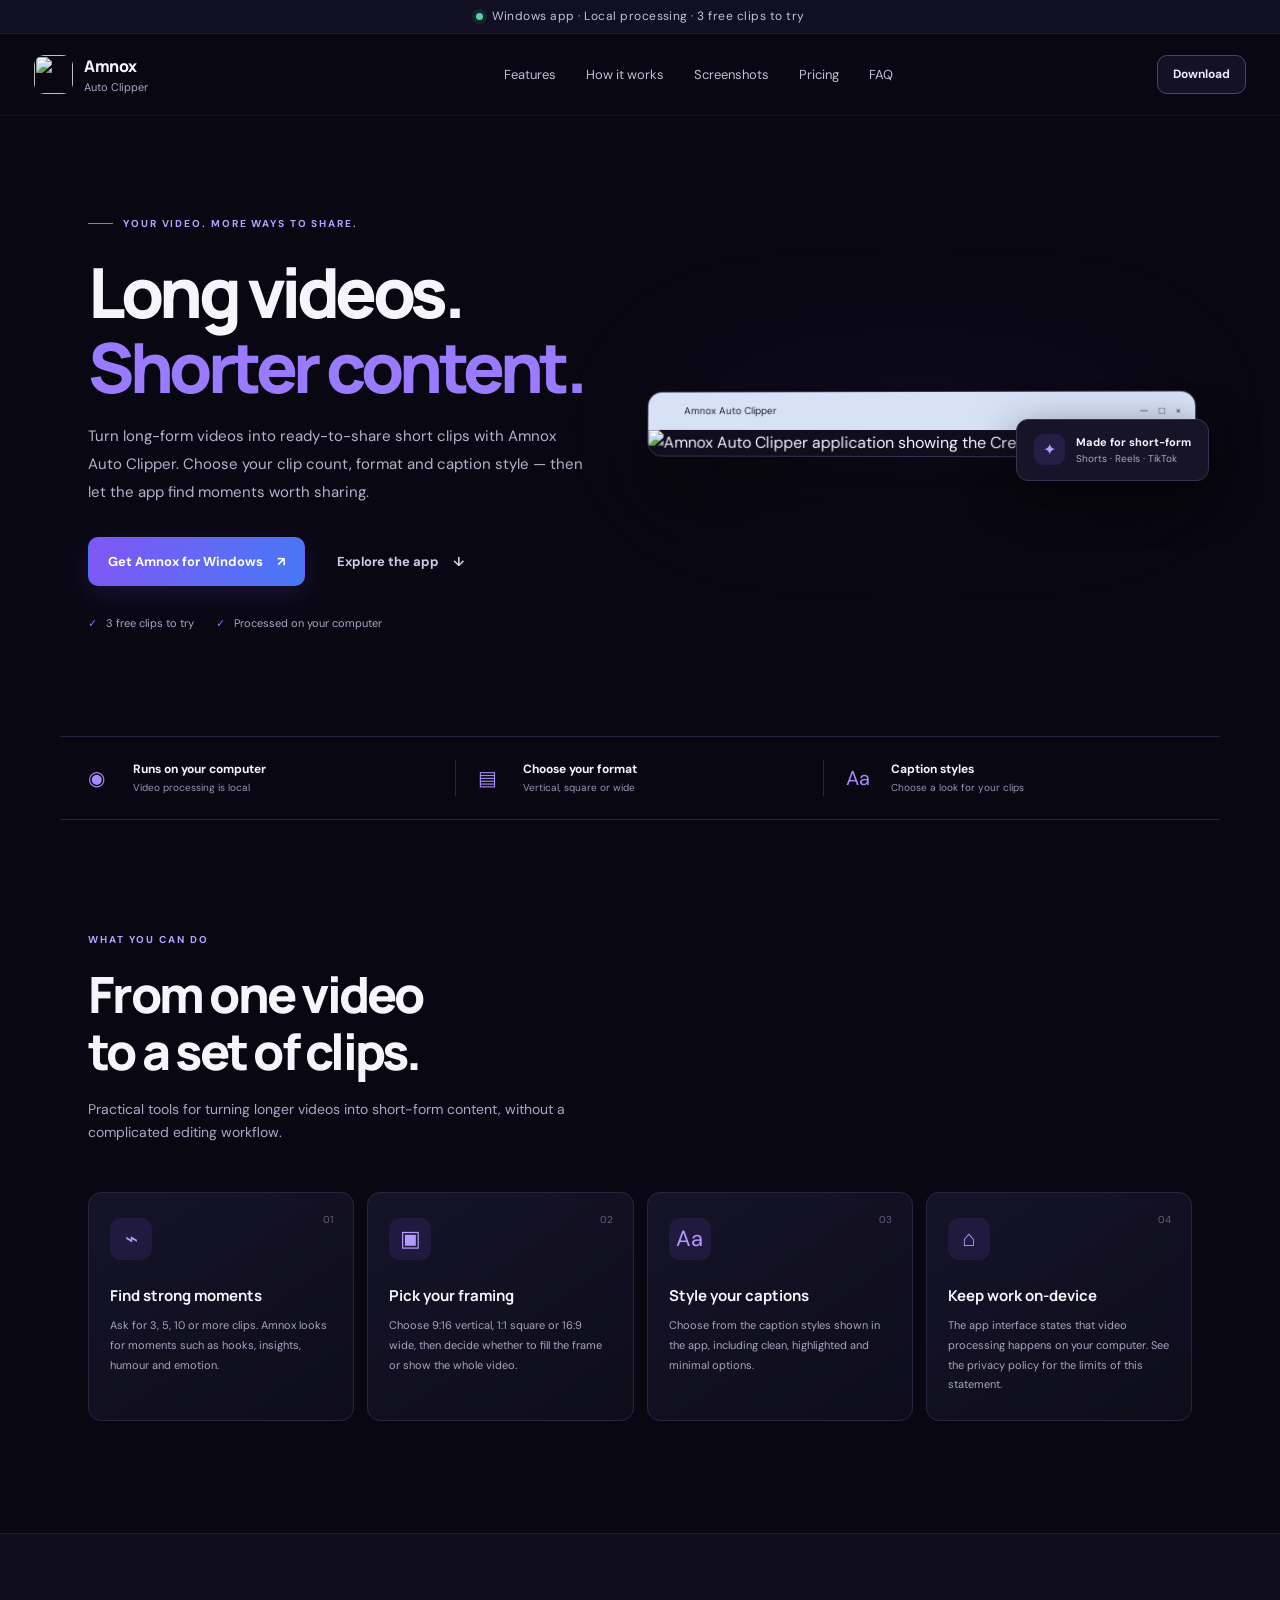
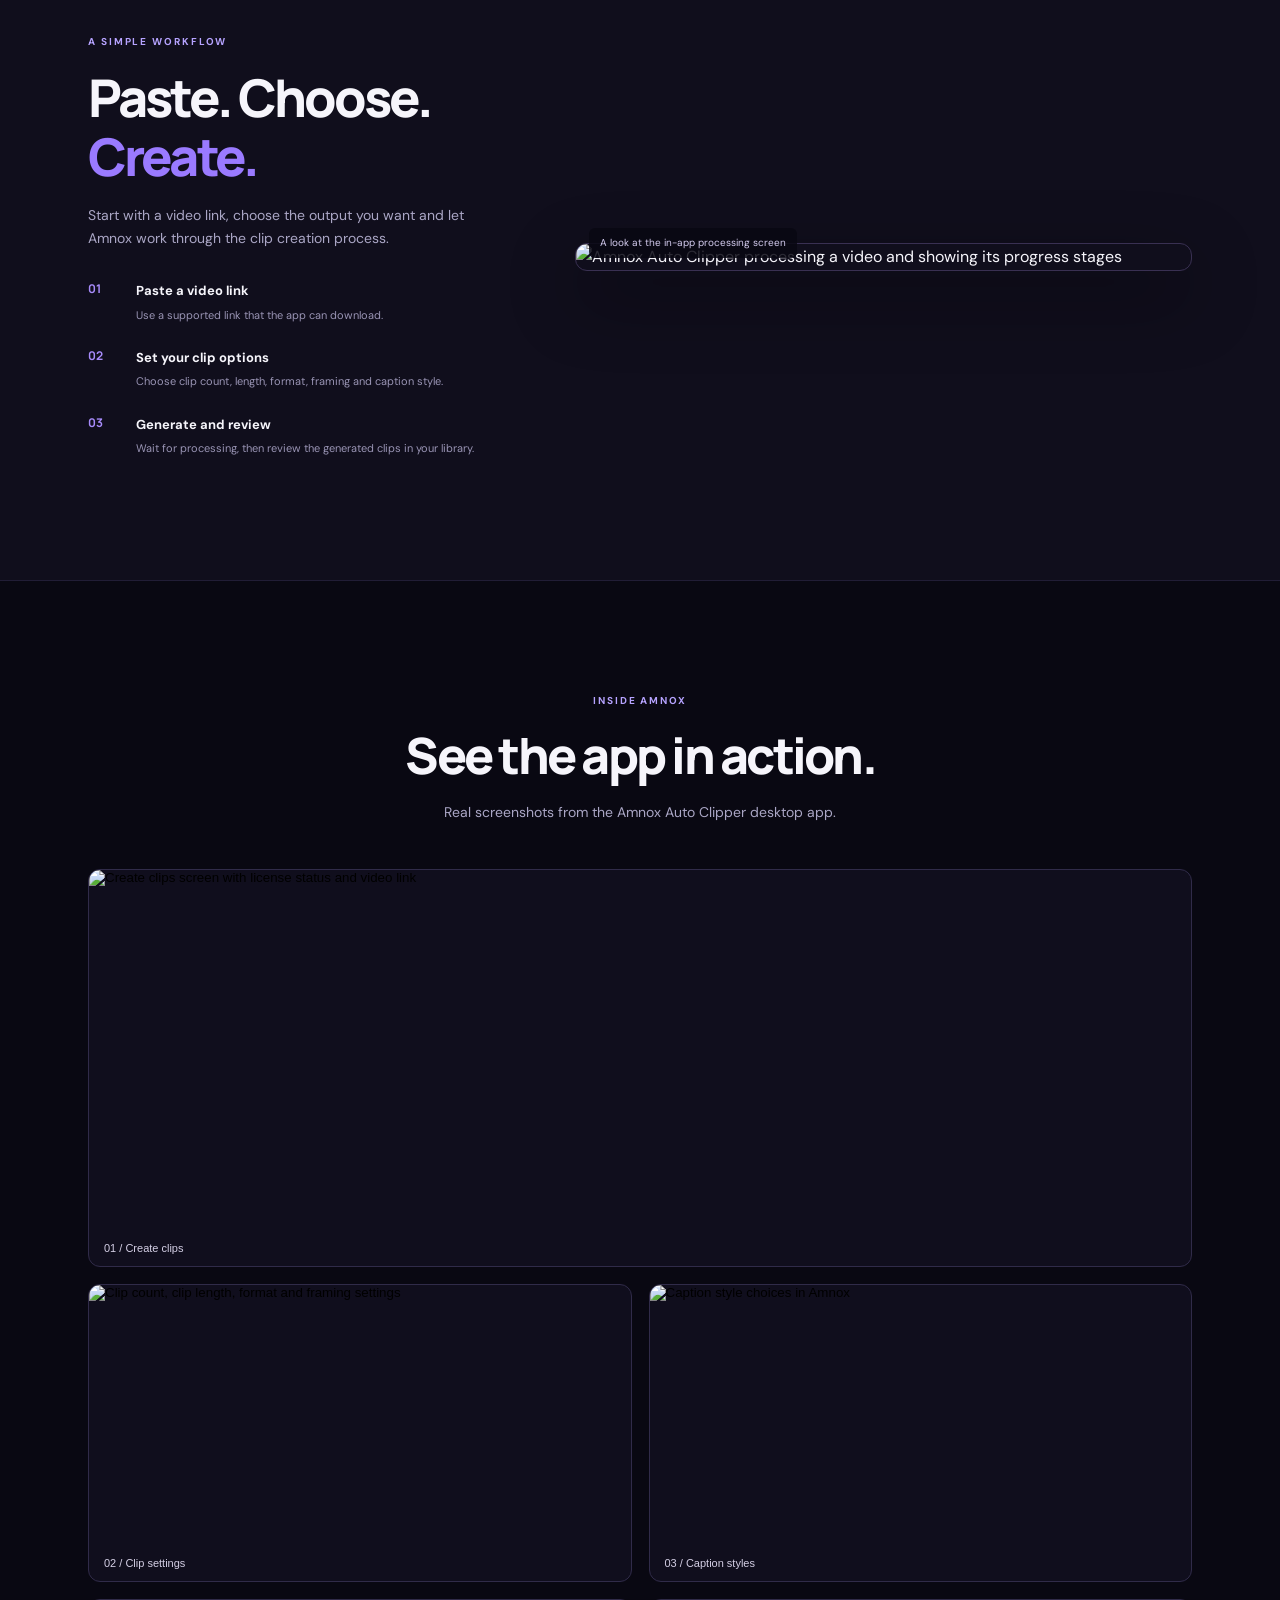
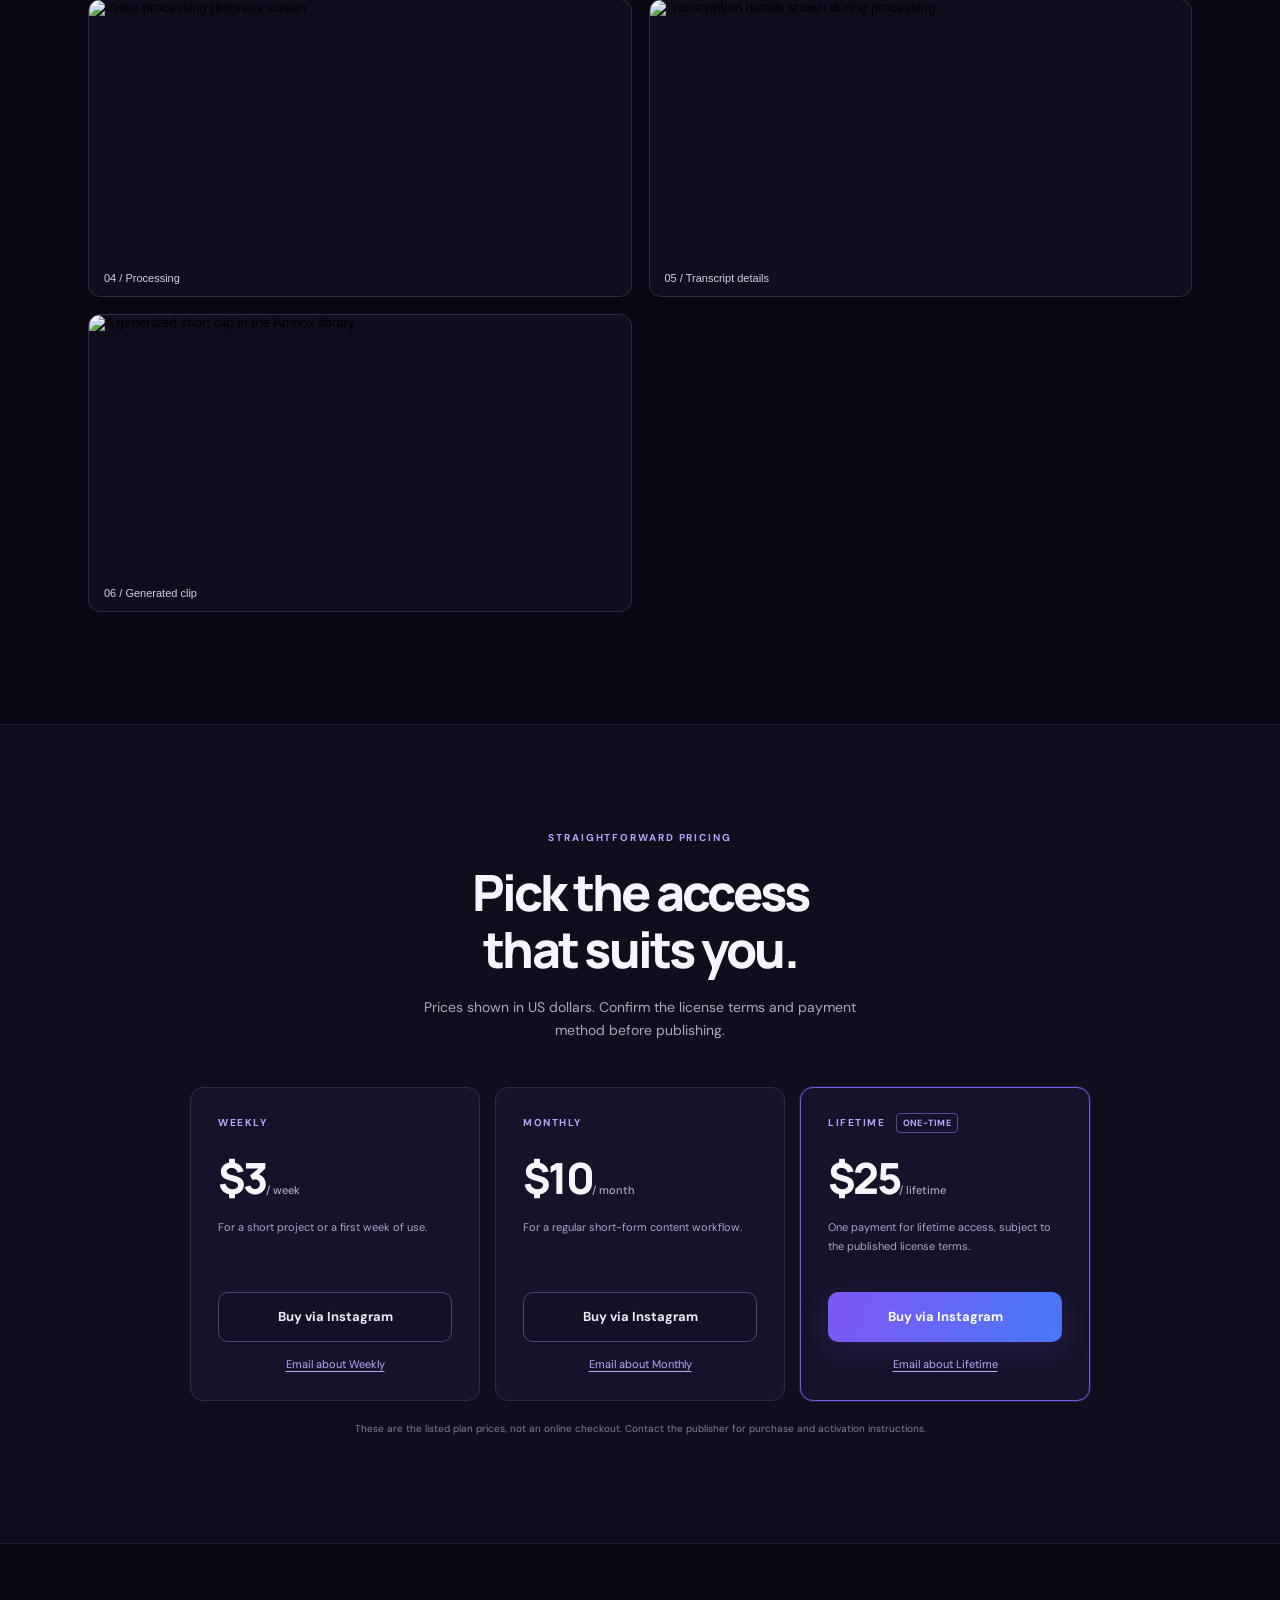
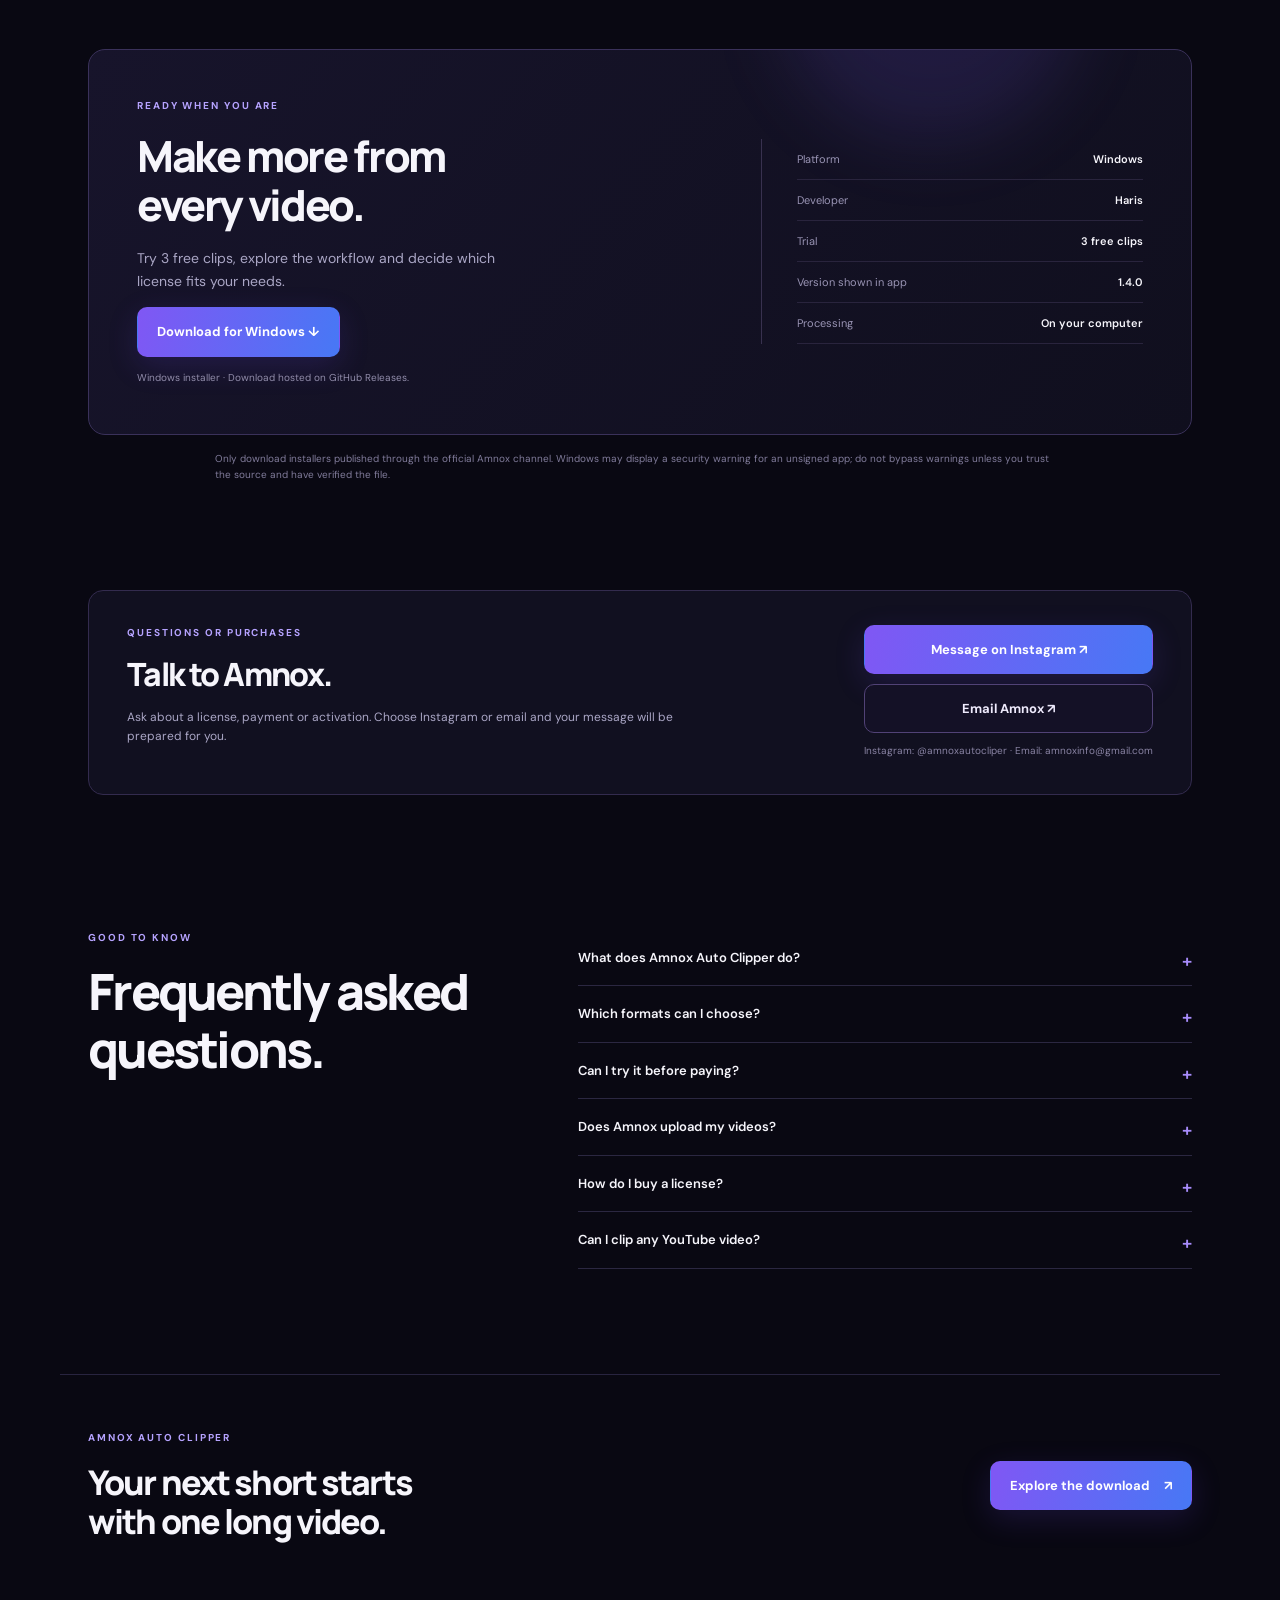
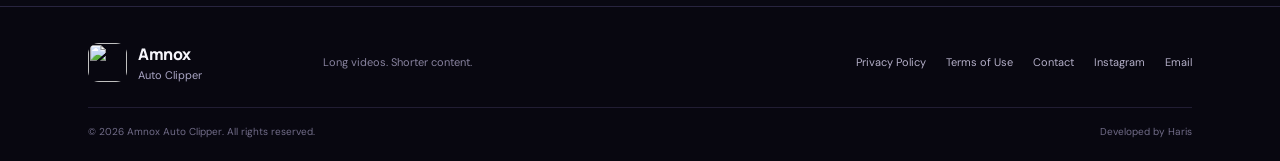
==== index.html @ b457562f "Add files via upload" ====
<!doctype html>
<html lang="en">
<head>
  <meta charset="utf-8">
  <meta name="viewport" content="width=device-width, initial-scale=1">
  <meta name="theme-color" content="#090812">
  <meta name="description" content="Amnox Auto Clipper turns long videos into short-form clips on your computer. Explore the app, view screenshots and download the Windows installer.">
  <title>Amnox Auto Clipper — Make more from every video</title>
  <link rel="icon" type="image/png" href="assets/amnox-mark.png">
  <link rel="preconnect" href="https://fonts.googleapis.com">
  <link rel="preconnect" href="https://fonts.gstatic.com" crossorigin>
  <link href="https://fonts.googleapis.com/css2?family=DM+Sans:wght@400;500;600;700&family=Manrope:wght@400;500;600;700;800&display=swap" rel="stylesheet">
  <link rel="stylesheet" href="styles.css">
</head>
<body>
  <div class="announcement"><span class="dot"></span> Windows app · Local processing · 3 free clips to try</div>
  <header class="site-header">
    <a class="brand" href="#top" aria-label="Amnox Auto Clipper home">
      <img src="assets/amnox-mark.png" alt="" class="brand-mark">
      <span><b>Amnox</b><small>Auto Clipper</small></span>
    </a>
    <button class="menu-toggle" aria-label="Open menu" aria-expanded="false">☰</button>
    <nav class="nav">
      <a href="#features">Features</a><a href="#how-it-works">How it works</a><a href="#screenshots">Screenshots</a><a href="#pricing">Pricing</a><a href="#faq">FAQ</a>
    </nav>
    <a class="button button-small button-outline header-cta" href="#download">Download</a>
  </header>

  <main id="top">
    <section class="hero section-wrap">
      <div class="hero-copy">
        <div class="eyebrow"><span class="eyebrow-line"></span> YOUR VIDEO. MORE WAYS TO SHARE.</div>
        <h1>Long videos.<br><span>Shorter content.</span></h1>
        <p class="hero-lead">Turn long-form videos into ready-to-share short clips with Amnox Auto Clipper. Choose your clip count, format and caption style — then let the app find moments worth sharing.</p>
        <div class="hero-actions">
          <a class="button button-primary" href="#download">Get Amnox for Windows <span>↗</span></a>
          <a class="button button-quiet" href="#screenshots">Explore the app <span>↓</span></a>
        </div>
        <div class="hero-notes"><span><i>✓</i> 3 free clips to try</span><span><i>✓</i> Processed on your computer</span></div>
      </div>
      <div class="hero-visual">
        <div class="visual-glow"></div>
        <div class="app-window">
          <div class="window-bar"><div class="window-brand"><img src="assets/amnox-mark.png" alt=""> Amnox Auto Clipper</div><div class="window-controls">—　□　×</div></div>
          <img src="assets/app-overview.png" alt="Amnox Auto Clipper application showing the Create clips screen" class="hero-shot">
        </div>
        <div class="floating-note"><span class="note-icon">✦</span><span><b>Made for short-form</b><small>Shorts · Reels · TikTok</small></span></div>
      </div>
    </section>

    <section class="trust-strip section-wrap">
      <div><span class="strip-icon">◉</span><b>Runs on your computer</b><small>Video processing is local</small></div>
      <div><span class="strip-icon">▤</span><b>Choose your format</b><small>Vertical, square or wide</small></div>
      <div><span class="strip-icon">Aa</span><b>Caption styles</b><small>Choose a look for your clips</small></div>
    </section>

    <section class="section section-wrap" id="features">
      <div class="section-heading"><div class="eyebrow">WHAT YOU CAN DO</div><h2>From one video<br>to a set of clips.</h2><p>Practical tools for turning longer videos into short-form content, without a complicated editing workflow.</p></div>
      <div class="feature-grid">
        <article class="feature-card"><span class="feature-number">01</span><div class="feature-symbol">⌁</div><h3>Find strong moments</h3><p>Ask for 3, 5, 10 or more clips. Amnox looks for moments such as hooks, insights, humour and emotion.</p></article>
        <article class="feature-card"><span class="feature-number">02</span><div class="feature-symbol">▣</div><h3>Pick your framing</h3><p>Choose 9:16 vertical, 1:1 square or 16:9 wide, then decide whether to fill the frame or show the whole video.</p></article>
        <article class="feature-card"><span class="feature-number">03</span><div class="feature-symbol">Aa</div><h3>Style your captions</h3><p>Choose from the caption styles shown in the app, including clean, highlighted and minimal options.</p></article>
        <article class="feature-card"><span class="feature-number">04</span><div class="feature-symbol">⌂</div><h3>Keep work on-device</h3><p>The app interface states that video processing happens on your computer. See the privacy policy for the limits of this statement.</p></article>
      </div>
    </section>

    <section class="workflow-section" id="how-it-works">
      <div class="section-wrap workflow">
        <div class="workflow-copy"><div class="eyebrow">A SIMPLE WORKFLOW</div><h2>Paste. Choose.<br><span>Create.</span></h2><p>Start with a video link, choose the output you want and let Amnox work through the clip creation process.</p>
          <ol class="steps"><li><b>Paste a video link</b><small>Use a supported link that the app can download.</small></li><li><b>Set your clip options</b><small>Choose clip count, length, format, framing and caption style.</small></li><li><b>Generate and review</b><small>Wait for processing, then review the generated clips in your library.</small></li></ol>
        </div>
        <div class="workflow-image"><img src="assets/processing.png" alt="Amnox Auto Clipper processing a video and showing its progress stages"><div class="image-caption">A look at the in-app processing screen</div></div>
      </div>
    </section>

    <section class="section section-wrap" id="screenshots">
      <div class="section-heading centered"><div class="eyebrow">INSIDE AMNOX</div><h2>See the app in action.</h2><p>Real screenshots from the Amnox Auto Clipper desktop app.</p></div>
      <div class="gallery">
        <button class="gallery-item gallery-wide" data-full="assets/app-overview.png"><img src="assets/app-overview.png" alt="Create clips screen with license status and video link"><span>01 / Create clips</span></button>
        <button class="gallery-item" data-full="assets/clip-settings.png"><img src="assets/clip-settings.png" alt="Clip count, clip length, format and framing settings"><span>02 / Clip settings</span></button>
        <button class="gallery-item" data-full="assets/caption-styles.png"><img src="assets/caption-styles.png" alt="Caption style choices in Amnox"><span>03 / Caption styles</span></button>
        <button class="gallery-item" data-full="assets/processing.png"><img src="assets/processing.png" alt="Video processing progress screen"><span>04 / Processing</span></button>
        <button class="gallery-item" data-full="assets/transcript-details.png"><img src="assets/transcript-details.png" alt="Transcription details shown during processing"><span>05 / Transcript details</span></button>
        <button class="gallery-item" data-full="assets/generated-clip.png"><img src="assets/generated-clip.png" alt="A generated short clip in the Amnox library"><span>06 / Generated clip</span></button>
      </div>
    </section>

    <section class="pricing-section" id="pricing">
      <div class="section-wrap">
        <div class="section-heading centered"><div class="eyebrow">STRAIGHTFORWARD PRICING</div><h2>Pick the access<br>that suits you.</h2><p>Prices shown in US dollars. Confirm the license terms and payment method before publishing.</p></div>
        <div class="pricing-grid">
          <article class="price-card"><div class="plan-label">WEEKLY</div><div class="price">$3<span>/ week</span></div><p>For a short project or a first week of use.</p><a class="button button-outline full purchase-contact" data-plan="Weekly" data-channel="instagram" href="https://ig.me/m/amnoxautocliper" target="_blank" rel="noopener">Buy via Instagram</a><a class="text-contact purchase-contact" data-plan="Weekly" data-channel="email" href="mailto:amnoxinfo@gmail.com">Email about Weekly</a></article>
          <article class="price-card"><div class="plan-label">MONTHLY</div><div class="price">$10<span>/ month</span></div><p>For a regular short-form content workflow.</p><a class="button button-outline full purchase-contact" data-plan="Monthly" data-channel="instagram" href="https://ig.me/m/amnoxautocliper" target="_blank" rel="noopener">Buy via Instagram</a><a class="text-contact purchase-contact" data-plan="Monthly" data-channel="email" href="mailto:amnoxinfo@gmail.com">Email about Monthly</a></article>
          <article class="price-card featured"><div class="plan-label">LIFETIME <span class="plan-tag">ONE-TIME</span></div><div class="price">$25<span>/ lifetime</span></div><p>One payment for lifetime access, subject to the published license terms.</p><a class="button button-primary full purchase-contact" data-plan="Lifetime" data-channel="instagram" href="https://ig.me/m/amnoxautocliper" target="_blank" rel="noopener">Buy via Instagram</a><a class="text-contact purchase-contact" data-plan="Lifetime" data-channel="email" href="mailto:amnoxinfo@gmail.com">Email about Lifetime</a></article>
        </div>
        <p class="pricing-footnote">These are the listed plan prices, not an online checkout. Contact the publisher for purchase and activation instructions.</p>
      </div>
    </section>

    <section class="download-section section-wrap" id="download">
      <div class="download-card">
        <div class="download-copy"><div class="eyebrow">READY WHEN YOU ARE</div><h2>Make more from<br>every video.</h2><p>Try 3 free clips, explore the workflow and decide which license fits your needs.</p>
          <a class="button button-primary download-link" id="download-button" href="#" aria-disabled="true">Download for Windows</a>
          <small class="download-hint" id="download-hint">The publisher must add the GitHub Releases download URL before this button can download the installer.</small>
        </div>
        <div class="download-meta"><div class="meta-row"><span>Platform</span><b>Windows</b></div><div class="meta-row"><span>Developer</span><b>Haris</b></div><div class="meta-row"><span>Trial</span><b>3 free clips</b></div><div class="meta-row"><span>Version shown in app</span><b>1.4.0</b></div><div class="meta-row"><span>Processing</span><b>On your computer</b></div></div>
      </div>
      <p class="download-disclaimer">Only download installers published through the official Amnox channel. Windows may display a security warning for an unsigned app; do not bypass warnings unless you trust the source and have verified the file.</p>
    </section>

    <section class="contact-section section-wrap" id="contact">
      <div class="contact-card">
        <div><div class="eyebrow">QUESTIONS OR PURCHASES</div><h2>Talk to Amnox.</h2><p>Ask about a license, payment or activation. Choose Instagram or email and your message will be prepared for you.</p></div>
        <div class="contact-actions">
          <a class="button button-primary contact-message" data-channel="instagram" data-plan="General enquiry" href="https://ig.me/m/amnoxautocliper" target="_blank" rel="noopener">Message on Instagram ↗</a>
          <a class="button button-outline contact-message" data-channel="email" data-plan="General enquiry" href="mailto:amnoxinfo@gmail.com">Email Amnox ↗</a>
          <small>Instagram: @amnoxautocliper · Email: amnoxinfo@gmail.com</small>
        </div>
      </div>
    </section>

    <section class="section section-wrap faq-section" id="faq">
      <div class="section-heading"><div class="eyebrow">GOOD TO KNOW</div><h2>Frequently asked<br>questions.</h2></div>
      <div class="faq-list">
        <details><summary>What does Amnox Auto Clipper do?</summary><p>It takes a supported video link and creates short clips based on the options selected in the desktop app.</p></details>
        <details><summary>Which formats can I choose?</summary><p>The app screenshots show 9:16 vertical, 1:1 square and 16:9 wide formats.</p></details>
        <details><summary>Can I try it before paying?</summary><p>The app currently displays an offer of 3 free clips. Trial availability and conditions should be confirmed in the app.</p></details>
        <details><summary>Does Amnox upload my videos?</summary><p>The app says that video processing happens on your computer. This website does not independently verify every network request or third-party component. Read the Privacy Policy for details and limitations.</p></details>
        <details><summary>How do I buy a license?</summary><p>The prices are displayed above. Purchase and activation instructions need to be provided by the publisher. This website does not currently process payments.</p></details>
        <details><summary>Can I clip any YouTube video?</summary><p>Only use videos you own or have permission to download and edit. Platform terms, copyright rules and local laws may apply.</p></details>
      </div>
    </section>

    <section class="final-cta section-wrap"><div><div class="eyebrow">AMNOX AUTO CLIPPER</div><h2>Your next short starts<br>with one long video.</h2></div><a class="button button-primary" href="#download">Explore the download <span>↗</span></a></section>
  </main>

  <footer class="footer">
    <div class="footer-main"><a class="brand" href="#top"><img src="assets/amnox-mark.png" alt="" class="brand-mark"><span><b>Amnox</b><small>Auto Clipper</small></span></a><p>Long videos. Shorter content.</p><div class="footer-links"><a href="privacy.html">Privacy Policy</a><a href="terms.html">Terms of Use</a><a href="#contact">Contact</a><a href="https://www.instagram.com/amnoxautocliper/" target="_blank" rel="noopener">Instagram</a><a href="mailto:amnoxinfo@gmail.com">Email</a></div></div>
    <div class="footer-bottom"><span>© <span id="year"></span> Amnox Auto Clipper. All rights reserved.</span><span>Developed by Haris</span></div>
  </footer>

  <div class="lightbox" aria-hidden="true"><button class="lightbox-close" aria-label="Close image">×</button><img src="" alt="Expanded app screenshot"></div>
  <script src="script.js"></script>
</body>
</html>
---- styles.css ----
:root{--bg:#090812;--panel:#111022;--panel2:#15132a;--line:#28243f;--text:#f6f5fb;--muted:#aaa6c5;--purple:#8057f4;--blue:#4778f5;--max:1160px}
*{box-sizing:border-box}html{scroll-behavior:smooth;scroll-padding-top:90px}body{margin:0;background:var(--bg);color:var(--text);font-family:"DM Sans",sans-serif;line-height:1.65}a{color:inherit;text-decoration:none}.announcement{height:34px;display:flex;align-items:center;justify-content:center;gap:9px;background:#111022;border-bottom:1px solid #201c35;color:#c5c0dc;font-size:12px;letter-spacing:.04em}.dot{width:7px;height:7px;border-radius:50%;background:#50d6a1;box-shadow:0 0 0 4px #50d6a11a}.site-header{height:82px;max-width:1320px;padding:0 34px;margin:auto;display:flex;align-items:center;justify-content:space-between;gap:28px;border-bottom:1px solid #ffffff0a}.brand{display:flex;align-items:center;gap:11px;min-width:205px}.brand-mark{width:39px;height:39px;border-radius:11px;object-fit:cover}.brand span{display:grid;line-height:1.15}.brand b{font:800 16px Manrope,sans-serif;letter-spacing:-.03em}.brand small{color:#aaa6c5;font-size:11px;margin-top:4px}.nav{display:flex;gap:30px;color:#c1bdd3;font-size:13px}.nav a:hover,.footer a:hover{color:#b69cff}.button{display:inline-flex;align-items:center;justify-content:center;gap:14px;padding:13px 19px;border-radius:10px;font-size:13px;font-weight:700;transition:.2s;border:1px solid transparent}.button:hover{transform:translateY(-2px)}.button-primary{background:linear-gradient(105deg,#8057f4,#4778f5);color:white;box-shadow:0 9px 30px #6848e52c}.button-outline{border-color:#514276;background:#141126;color:#eeeafc}.button-quiet{color:#d0cbe2}.button-small{padding:9px 15px;font-size:12px}.menu-toggle{display:none;background:none;border:0;color:white;font-size:22px}.section-wrap{max-width:var(--max);margin:0 auto;padding-left:28px;padding-right:28px}.hero{min-height:620px;display:grid;grid-template-columns:1fr 1.08fr;align-items:center;gap:45px;padding-top:72px;padding-bottom:76px}.eyebrow{font-size:10px;letter-spacing:.19em;font-weight:700;color:#b6a3ff;display:flex;align-items:center;gap:10px}.eyebrow-line{height:1px;width:25px;background:#8d68fa}.hero h1{font:800 clamp(44px,5.4vw,70px)/1.08 Manrope,sans-serif;letter-spacing:-.065em;margin:23px 0 19px}.hero h1 span,.workflow h2 span{color:#9a7aff}.hero-lead{max-width:500px;color:#b5b1ca;font-size:15px;line-height:1.85}.hero-actions{display:flex;gap:12px;align-items:center;margin-top:30px;flex-wrap:wrap}.hero-notes{display:flex;gap:22px;flex-wrap:wrap;margin-top:28px;color:#aaa6c5;font-size:11px}.hero-notes i{font-style:normal;color:#8f73ff;margin-right:6px}.hero-visual{position:relative;min-width:0}.visual-glow{position:absolute;inset:10% 4%;background:#6e4bdc26;filter:blur(75px);border-radius:50%}.app-window{position:relative;border:1px solid #393153;border-radius:15px;overflow:hidden;background:#100e1d;box-shadow:0 35px 90px #0009;transform:perspective(1100px) rotateY(-4deg) rotateX(1deg)}.window-bar{height:38px;display:flex;align-items:center;justify-content:space-between;padding:0 13px;background:#d8e2f7;color:#1c2030;font-size:10px}.window-brand{display:flex;align-items:center;gap:7px}.window-brand img{width:17px;height:17px;border-radius:4px}.window-controls{color:#34394a}.hero-shot{display:block;width:100%;height:auto}.floating-note{position:absolute;right:-17px;bottom:-24px;display:flex;align-items:center;gap:11px;padding:13px 17px;background:#17142a;border:1px solid #393052;border-radius:12px;box-shadow:0 14px 45px #0008}.note-icon{display:grid;place-items:center;width:31px;height:31px;border-radius:9px;background:#7656ef25;color:#b59aff}.floating-note b,.floating-note small{display:block}.floating-note b{font-size:11px}.floating-note small{color:#aaa6c5;font-size:10px}.trust-strip{display:grid;grid-template-columns:repeat(3,1fr);border-top:1px solid var(--line);border-bottom:1px solid var(--line);padding-top:23px;padding-bottom:23px}.trust-strip>div{display:grid;grid-template-columns:35px 1fr;align-items:center;column-gap:10px;border-right:1px solid var(--line);padding:0 22px}.trust-strip>div:first-child{padding-left:0}.trust-strip>div:last-child{border:0}.strip-icon{grid-row:span 2;color:#a78bfa;font-size:20px}.trust-strip b{font-size:12px}.trust-strip small{font-size:10px;color:#9994b4}.section{padding-top:112px;padding-bottom:112px}.section-heading{max-width:570px}.section-heading h2,.workflow h2,.download-copy h2,.final-cta h2{font:800 clamp(35px,4vw,50px)/1.15 Manrope,sans-serif;letter-spacing:-.055em;margin:17px 0}.section-heading p,.workflow-copy>p,.download-copy>p{color:#aaa6c5;font-size:14px;max-width:480px}.feature-grid{display:grid;grid-template-columns:repeat(4,1fr);gap:13px;margin-top:48px}.feature-card{position:relative;min-height:225px;padding:25px 21px;background:linear-gradient(145deg,#151329,#0e0d19);border:1px solid #292541;border-radius:13px}.feature-number{position:absolute;right:20px;top:19px;color:#66617f;font-size:10px}.feature-symbol{display:grid;place-items:center;width:42px;height:42px;border-radius:11px;background:#7958ef1e;color:#b59aff;font-size:22px;margin-bottom:25px}.feature-card h3{font:700 15px Manrope;margin:0 0 10px}.feature-card p{font-size:11px;color:#a8a4bf;line-height:1.8;margin:0}.workflow-section{background:#100e1c;border-top:1px solid #211d36;border-bottom:1px solid #211d36}.workflow{display:grid;grid-template-columns:.8fr 1.2fr;gap:75px;align-items:center;padding-top:100px;padding-bottom:100px}.workflow h2{font-size:52px}.steps{list-style:none;padding:0;margin:30px 0 0;counter-reset:step}.steps li{counter-increment:step;position:relative;padding:0 0 23px 48px}.steps li:before{content:"0" counter(step);position:absolute;left:0;top:0;color:#a78bfa;font:700 12px Manrope}.steps li b,.steps li small{display:block}.steps li b{font-size:13px}.steps li small{color:#9994b4;font-size:11px;margin-top:4px}.workflow-image{position:relative}.workflow-image img{display:block;width:100%;border:1px solid #393052;border-radius:12px;box-shadow:0 25px 70px #0007}.image-caption{position:absolute;bottom:13px;left:14px;background:#090812d9;padding:7px 11px;border-radius:6px;color:#d4ccef;font-size:10px}.centered{text-align:center;margin:0 auto}.centered .eyebrow{justify-content:center}.centered p{margin-left:auto;margin-right:auto}.gallery{display:grid;grid-template-columns:repeat(2,1fr);gap:17px;margin-top:45px}.gallery-item{position:relative;overflow:hidden;border:1px solid #302b49;border-radius:12px;background:#100e1d;padding:0;cursor:zoom-in;text-align:left}.gallery-item img{display:block;width:100%;height:260px;object-fit:cover;object-position:top;transition:transform .35s}.gallery-item:hover img{transform:scale(1.025)}.gallery-item span{display:block;padding:12px 15px;font-size:11px;color:#d4cfe5}.gallery-wide{grid-column:span 2}.gallery-wide img{height:360px;object-position:top}.pricing-section{background:#100e1c;border-top:1px solid #211d36;border-bottom:1px solid #211d36;padding:105px 0}.pricing-grid{display:grid;grid-template-columns:repeat(3,1fr);gap:15px;max-width:900px;margin:45px auto 0}.price-card{padding:27px;background:#151329;border:1px solid #302b49;border-radius:13px}.price-card.featured{border-color:#7859e7;box-shadow:0 0 0 1px #7859e733}.plan-label{font-size:10px;letter-spacing:.15em;font-weight:700;color:#b8a7ff}.plan-tag{font-size:9px;letter-spacing:.05em;border:1px solid #5d4a9c;padding:3px 6px;border-radius:4px;margin-left:7px}.price{font:800 43px Manrope;letter-spacing:-.06em;margin:17px 0 5px}.price span{font:500 11px "DM Sans";letter-spacing:0;color:#aaa6c5}.price-card p{min-height:48px;color:#aaa6c5;font-size:11px}.full{width:100%;margin-top:15px}.pricing-footnote{text-align:center;color:#817c9b;font-size:10px;margin:20px 0 0}.download-section{padding-top:105px;padding-bottom:65px}.download-card{display:grid;grid-template-columns:1.2fr .8fr;gap:50px;padding:48px;background:linear-gradient(130deg,#17142b,#100f1e);border:1px solid #3a315a;border-radius:17px;position:relative;overflow:hidden}.download-card:after{content:"";position:absolute;width:300px;height:300px;border-radius:50%;right:10%;top:-210px;background:#7958ef22;filter:blur(35px)}.download-copy,.download-meta{position:relative;z-index:1}.download-copy h2{font-size:43px}.download-copy>p{max-width:400px}.download-link[aria-disabled=true]{opacity:.65;cursor:not-allowed;pointer-events:none}.download-hint{display:block;color:#928dab;font-size:10px;margin-top:12px}.download-meta{align-self:center;border-left:1px solid #38314f;padding-left:35px}.meta-row{display:flex;justify-content:space-between;gap:15px;padding:11px 0;border-bottom:1px solid #29243d;font-size:11px}.meta-row span{color:#9994b4}.meta-row b{font-weight:600}.download-disclaimer{font-size:10px;color:#817c9b;max-width:850px;margin:16px auto}.faq-section{display:grid;grid-template-columns:.8fr 1.2fr;gap:80px;padding-top:70px;padding-bottom:105px}.faq-list details{border-bottom:1px solid #2b2741;padding:17px 0}.faq-list summary{cursor:pointer;list-style:none;font-size:13px;font-weight:600}.faq-list summary:after{content:"+";float:right;color:#a78bfa;font-size:18px}.faq-list details[open] summary:after{content:"−"}.faq-list p{color:#aaa6c5;font-size:12px;line-height:1.8;margin:12px 0 0}.final-cta{display:flex;align-items:center;justify-content:space-between;gap:25px;padding-top:55px;padding-bottom:65px;border-top:1px solid #28243f}.final-cta h2{font-size:34px;margin-bottom:0}.footer{border-top:1px solid #28243f;background:#080710;padding:35px max(28px,calc((100% - 1104px)/2)) 20px}.footer-main{display:flex;align-items:center;gap:30px;flex-wrap:wrap}.footer-main>p{color:#88839f;font-size:11px;margin-right:auto}.footer-links{display:flex;gap:20px;color:#b4afc8;font-size:11px}.footer-bottom{display:flex;justify-content:space-between;border-top:1px solid #211d33;margin-top:25px;padding-top:16px;color:#716c88;font-size:10px}.lightbox{position:fixed;inset:0;background:#05040bed;z-index:20;display:none;align-items:center;justify-content:center;padding:40px}.lightbox.open{display:flex}.lightbox img{max-width:94vw;max-height:86vh;object-fit:contain;border:1px solid #514276;border-radius:8px}.lightbox-close{position:absolute;right:25px;top:15px;background:none;border:0;color:white;font-size:35px;cursor:pointer}
@media(max-width:900px){.nav{gap:15px}.hero{grid-template-columns:1fr;gap:50px;padding-top:65px}.hero-copy{max-width:650px}.hero-visual{max-width:750px;margin:auto}.feature-grid{grid-template-columns:repeat(2,1fr)}.workflow{gap:35px}.faq-section{gap:35px}}
@media(max-width:650px){.site-header{height:70px;padding:0 18px}.header-cta{display:none}.menu-toggle{display:block;margin-left:auto}.nav{display:none;position:absolute;top:104px;left:0;right:0;background:#100e1e;padding:18px 22px;z-index:10;border-bottom:1px solid #302b49;flex-direction:column}.nav.open{display:flex}.section-wrap{padding-left:19px;padding-right:19px}.hero{padding-top:55px;padding-bottom:55px;min-height:0}.hero h1{font-size:46px}.hero-lead{font-size:13px}.hero-actions{align-items:stretch;flex-direction:column}.hero-actions .button{width:100%}.floating-note{right:5px}.trust-strip{grid-template-columns:1fr;gap:15px}.trust-strip>div{border:0;padding:0!important}.section{padding-top:75px;padding-bottom:75px}.section-heading h2,.workflow h2{font-size:39px}.feature-grid{grid-template-columns:1fr}.feature-card{min-height:0}.workflow{grid-template-columns:1fr;padding-top:75px;padding-bottom:75px}.gallery{grid-template-columns:1fr}.gallery-wide{grid-column:auto}.gallery-item img,.gallery-wide img{height:auto;max-height:270px}.pricing-grid{grid-template-columns:1fr}.price-card p{min-height:0}.download-card{grid-template-columns:1fr;padding:28px 22px;gap:28px}.download-meta{border-left:0;border-top:1px solid #38314f;padding:15px 0 0}.faq-section{grid-template-columns:1fr;gap:10px}.final-cta{align-items:flex-start;flex-direction:column}.footer-main{align-items:flex-start;gap:18px}.footer-main>p{width:100%;margin:0}.footer-links{flex-wrap:wrap}.footer-bottom{gap:10px;flex-direction:column}.lightbox{padding:15px}}

.legal{max-width:850px;padding-top:75px;padding-bottom:90px}.legal h1{font:800 clamp(40px,6vw,58px)/1.1 Manrope;letter-spacing:-.06em;margin:18px 0}.legal h2{font:700 18px Manrope;margin:32px 0 8px}.legal p{font-size:13px;color:#b7b2ca;line-height:1.9}.legal-updated{color:#8f89aa!important;font-size:11px!important}.legal-notice{padding:17px 20px;border:1px solid #6850ad;background:#17132b;border-radius:10px;color:#c7c0df;font-size:12px;line-height:1.8;margin:25px 0}.legal-notice b{color:#d9ceff}.legal-back{margin-top:35px}


/* Purchase and contact actions */
.price-card .text-contact{display:block;text-align:center;margin-top:13px;color:#b9a7ff;font-size:11px;text-decoration:underline;text-underline-offset:3px}.price-card .text-contact:hover{color:#fff}.contact-section{padding-top:25px;padding-bottom:65px}.contact-card{display:grid;grid-template-columns:1fr auto;align-items:center;gap:35px;padding:34px 38px;background:#111020;border:1px solid #332b4e;border-radius:15px}.contact-card h2{font:800 32px Manrope,sans-serif;letter-spacing:-.05em;margin:10px 0}.contact-card p{max-width:560px;color:#aaa6c5;font-size:12px}.contact-actions{display:flex;flex-direction:column;gap:10px;min-width:220px}.contact-actions small{color:#8983a3;font-size:10px;text-align:center}.download-link[aria-disabled=true]{opacity:.55;cursor:not-allowed;pointer-events:none}.download-link:not([aria-disabled=true]){cursor:pointer}.download-hint{max-width:430px;line-height:1.7}@media(max-width:650px){.contact-card{grid-template-columns:1fr;padding:25px 20px}.contact-actions{min-width:0}.contact-section{padding-bottom:45px}}
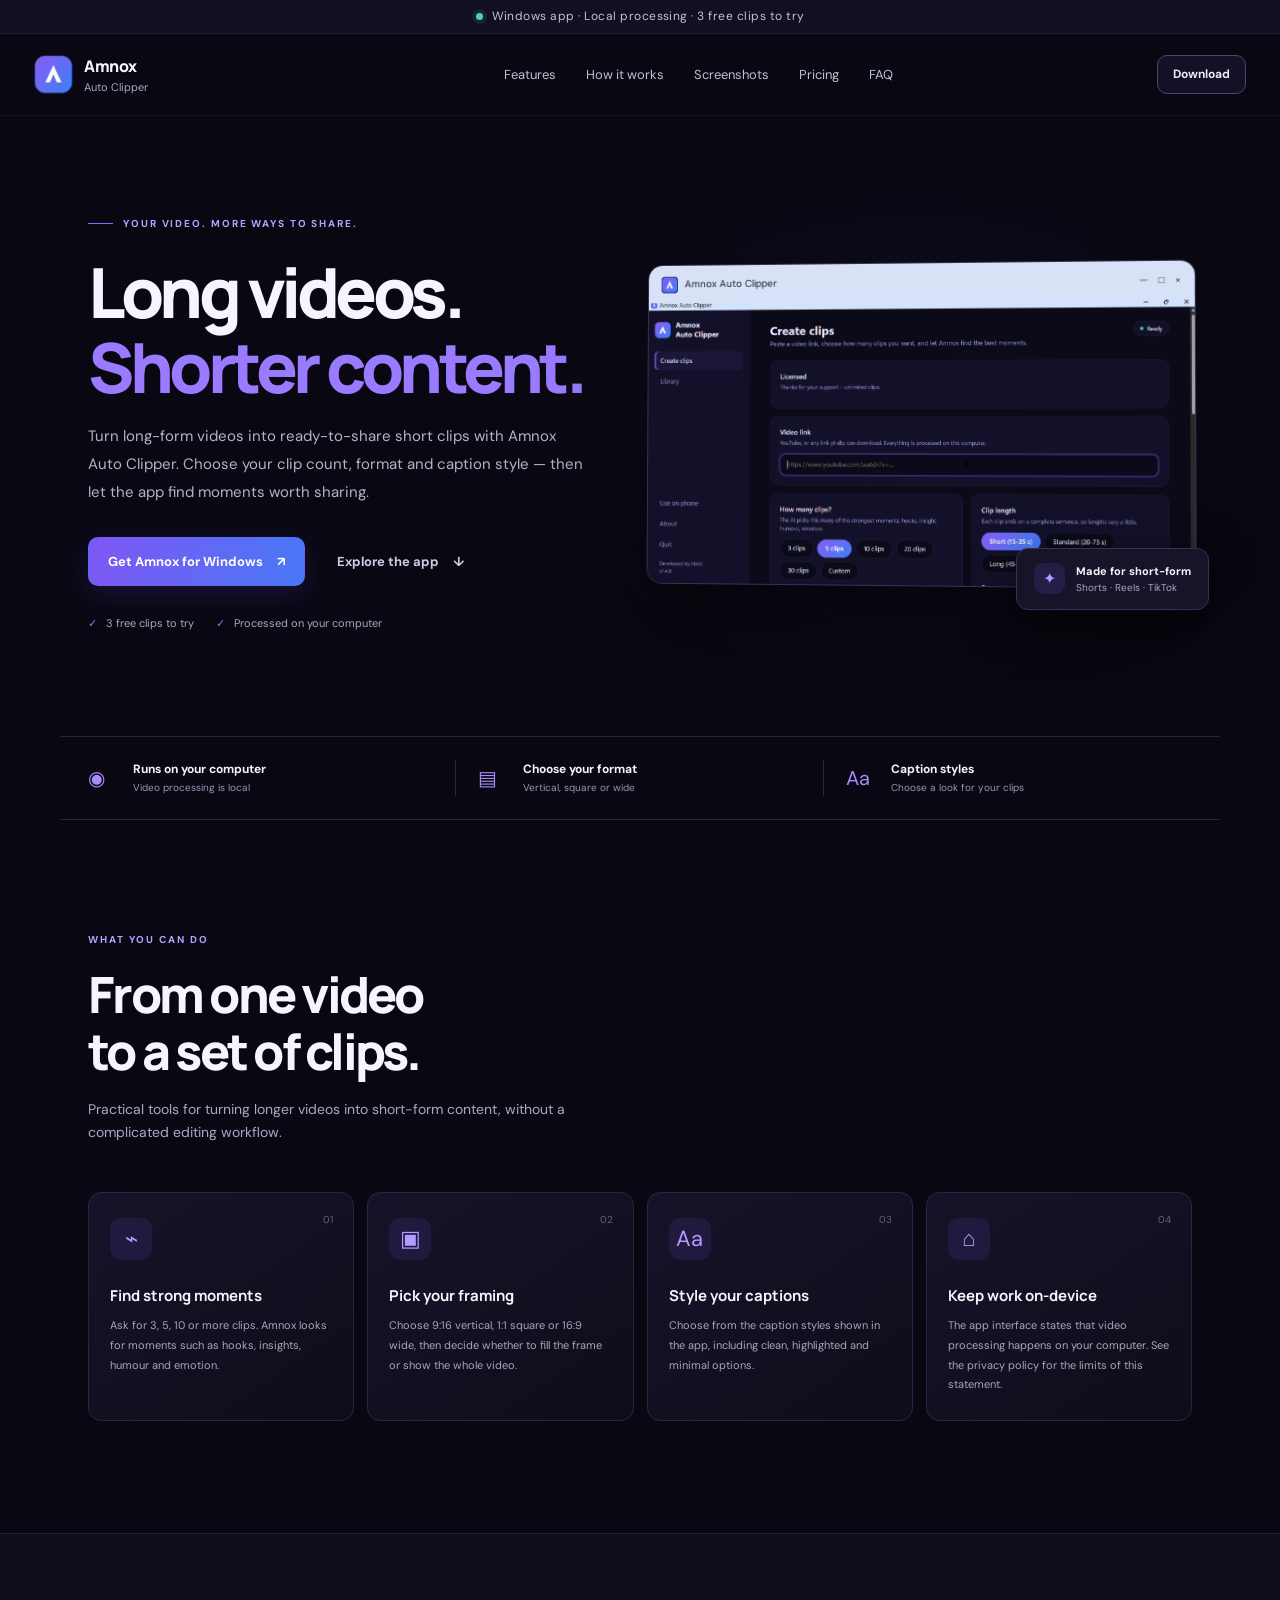
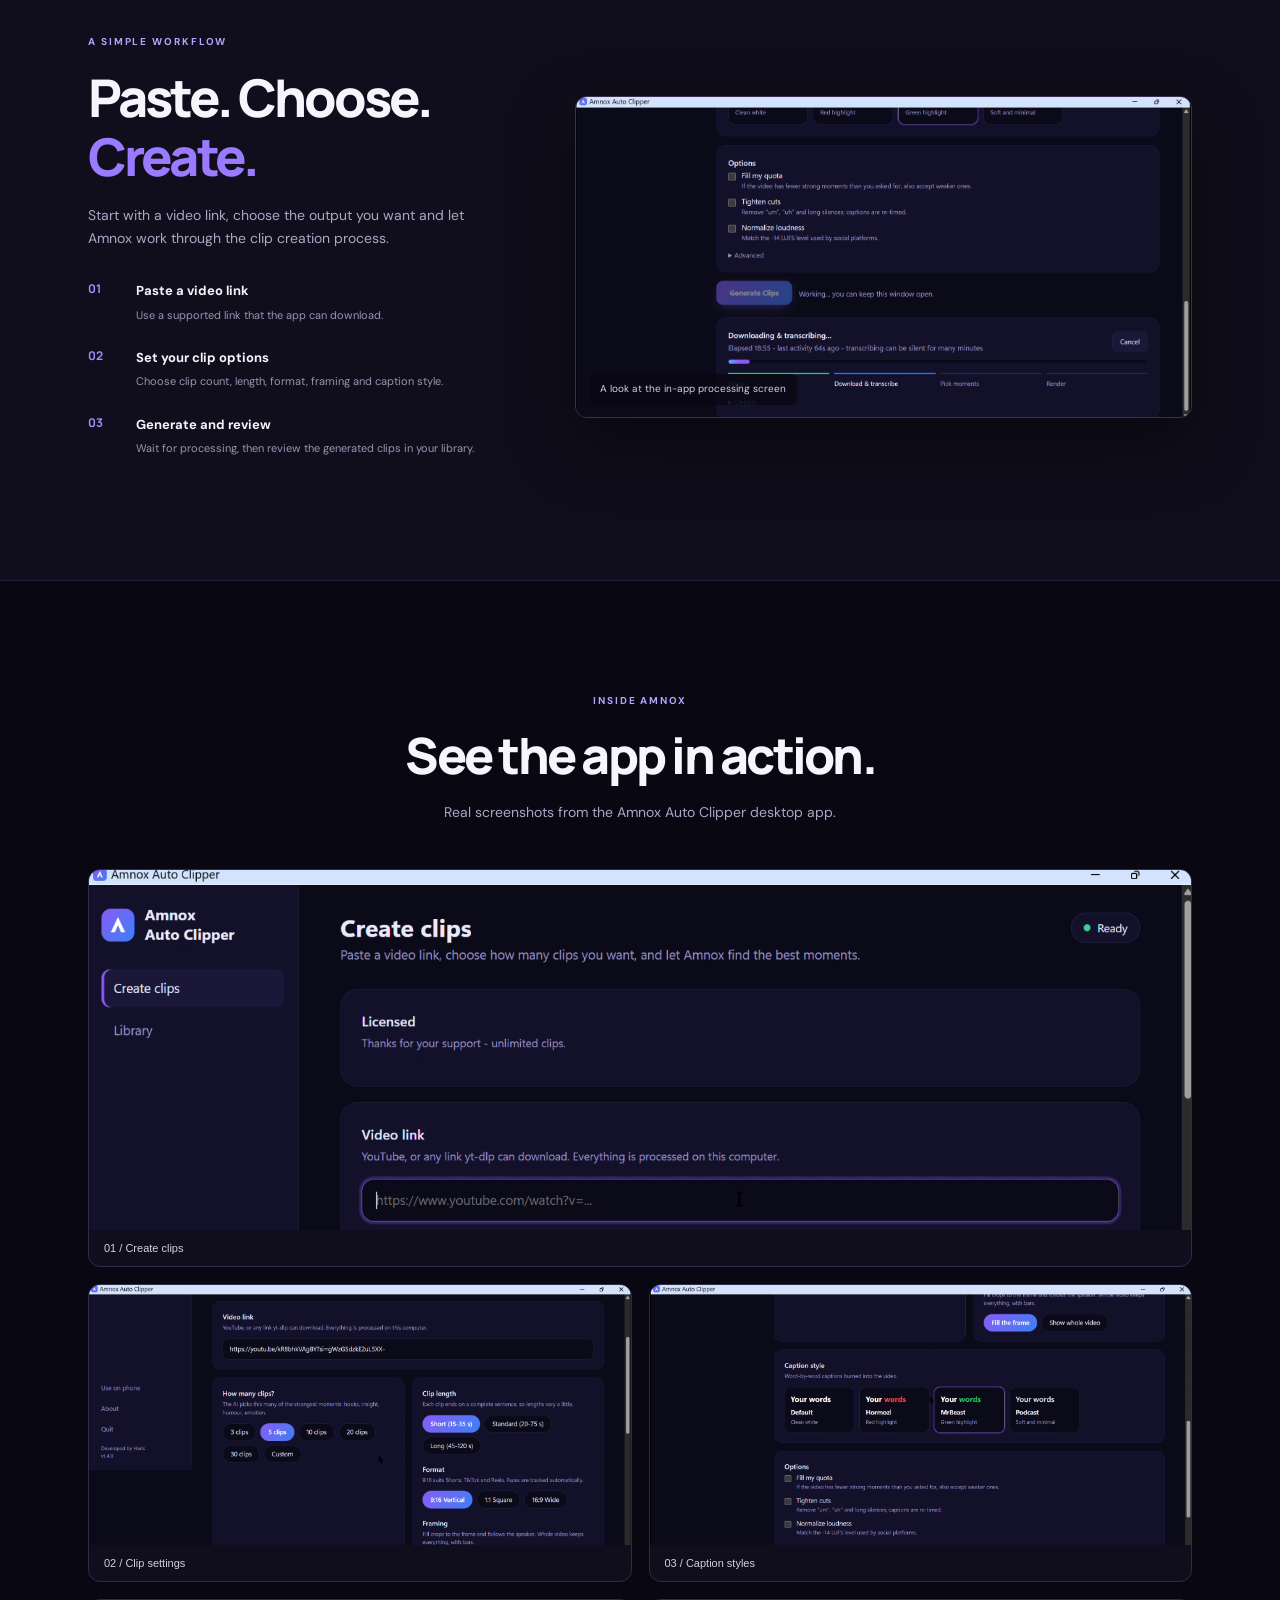
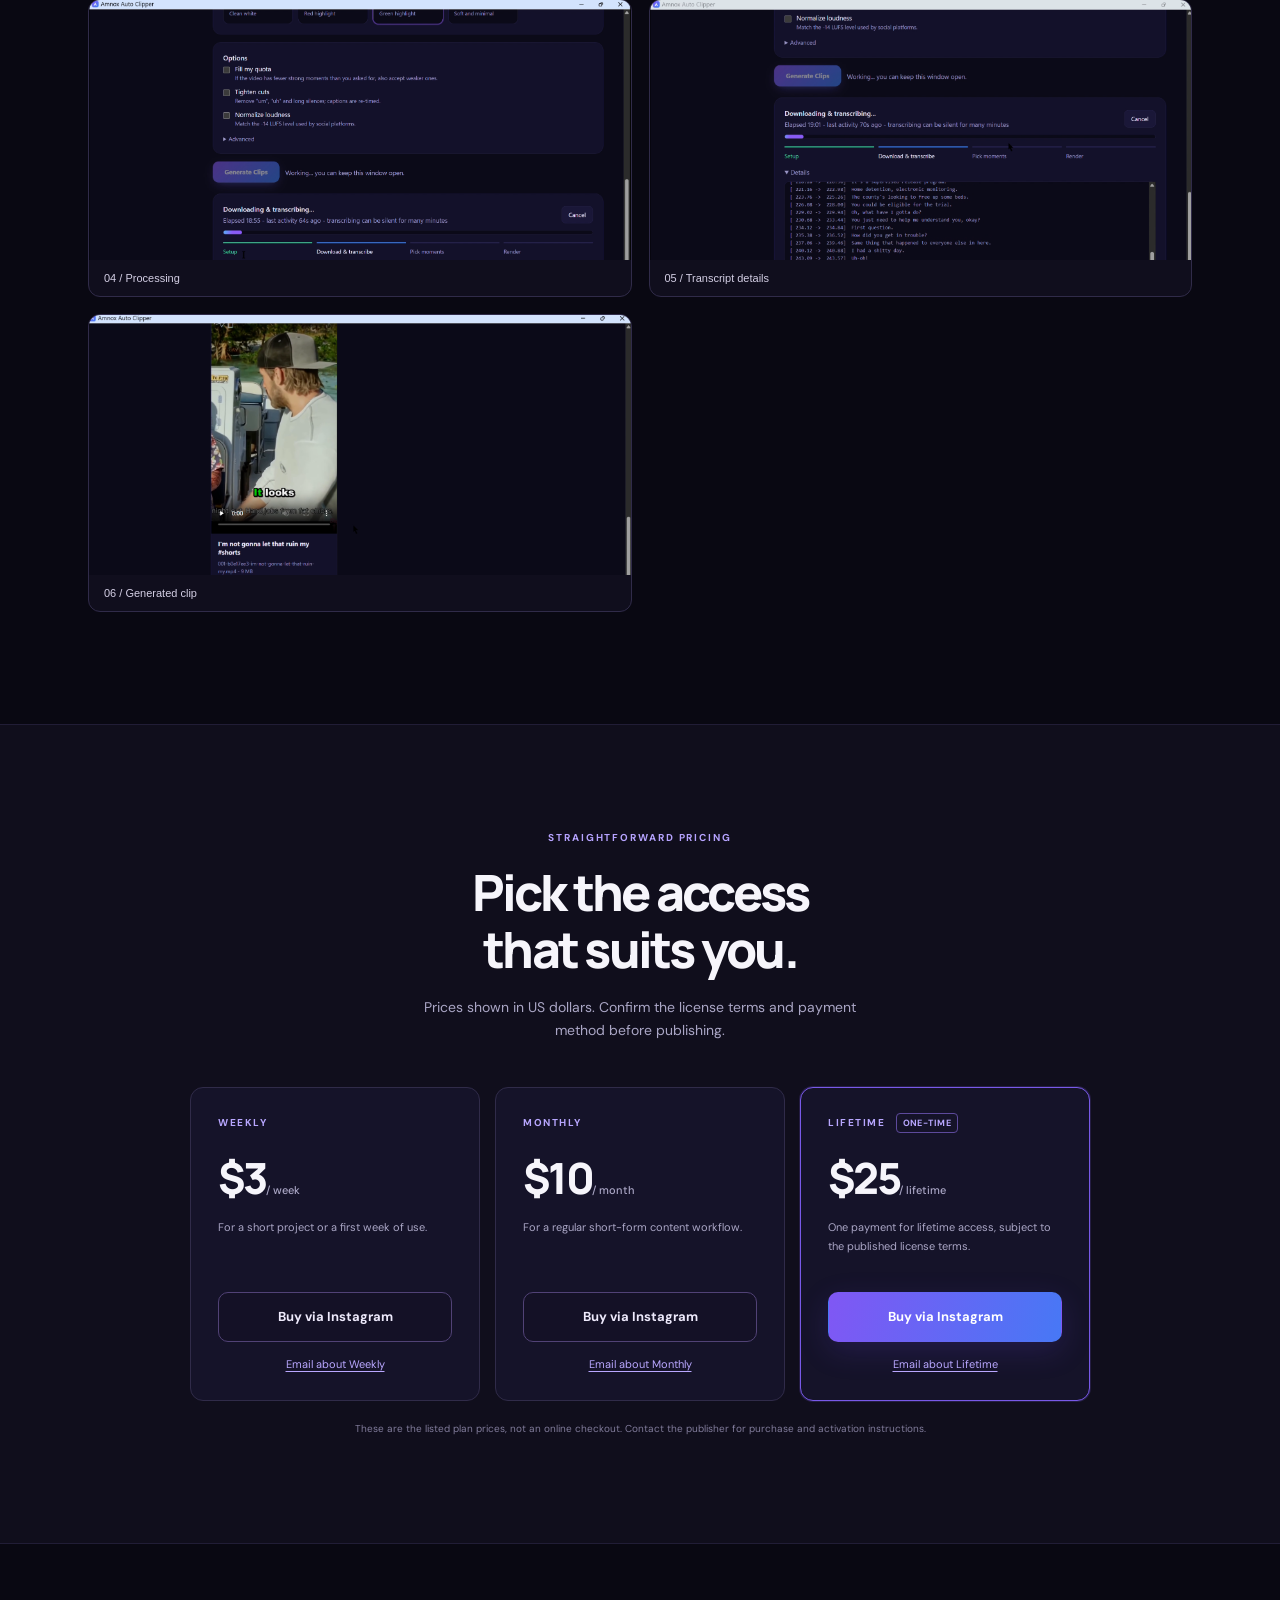
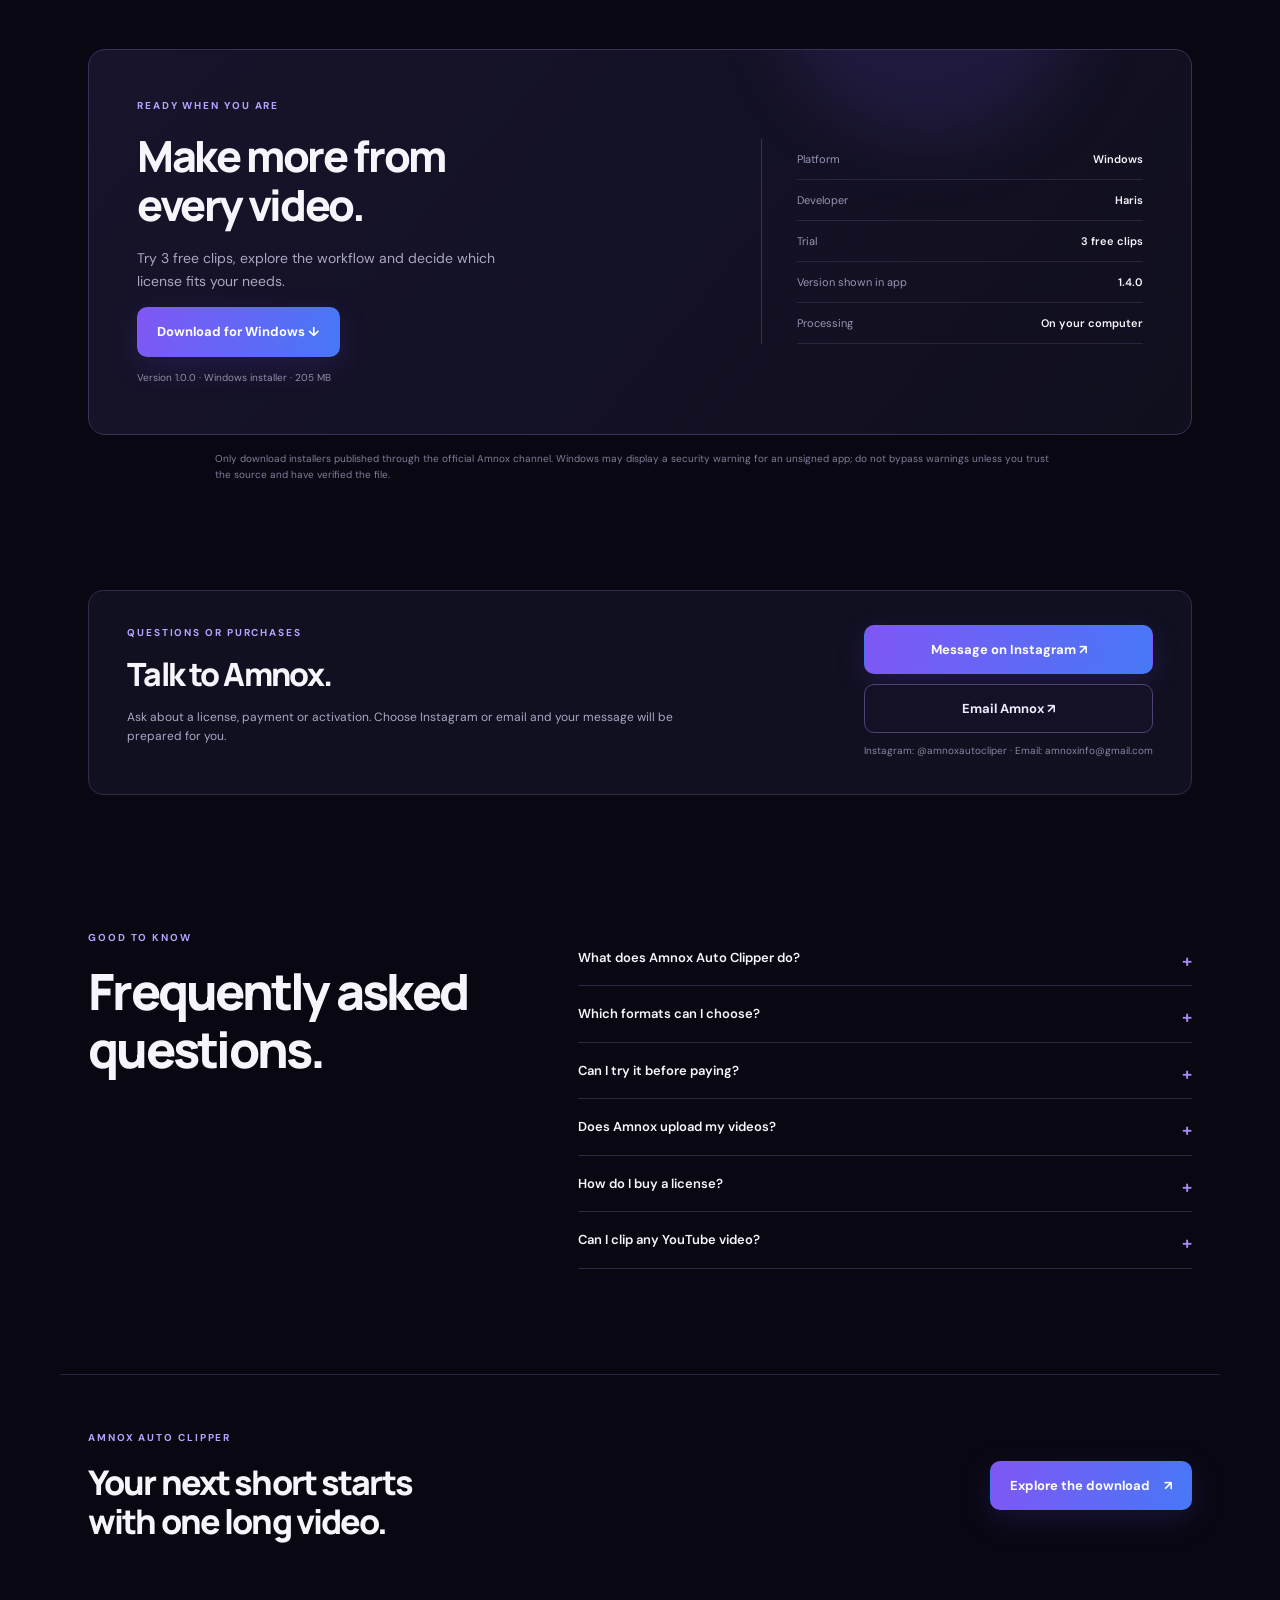
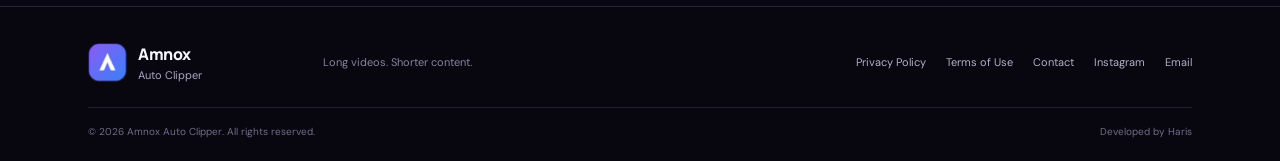
==== commit 33665895: "Update index.html" ====
--- a/index.html
+++ b/index.html
@@ -100,8 +100,12 @@
     <section class="download-section section-wrap" id="download">
       <div class="download-card">
         <div class="download-copy"><div class="eyebrow">READY WHEN YOU ARE</div><h2>Make more from<br>every video.</h2><p>Try 3 free clips, explore the workflow and decide which license fits your needs.</p>
-          <a class="button button-primary download-link" id="download-button" href="#" aria-disabled="true">Download for Windows</a>
-          <small class="download-hint" id="download-hint">The publisher must add the GitHub Releases download URL before this button can download the installer.</small>
+         <a class="button button-primary download-link"
+   id="download-button"
+   href="https://github.com/Harisnotfound/amnox-auto-clipper/releases/latest/download/AmnoxAutoClipper-Setup-1.0.0.exe">
+   Download for Windows
+</a>
+         <small class="download-hint">Version 1.0.0 · Windows installer · 205 MB</small>
         </div>
         <div class="download-meta"><div class="meta-row"><span>Platform</span><b>Windows</b></div><div class="meta-row"><span>Developer</span><b>Haris</b></div><div class="meta-row"><span>Trial</span><b>3 free clips</b></div><div class="meta-row"><span>Version shown in app</span><b>1.4.0</b></div><div class="meta-row"><span>Processing</span><b>On your computer</b></div></div>
       </div>
@@ -142,4 +146,4 @@
   <div class="lightbox" aria-hidden="true"><button class="lightbox-close" aria-label="Close image">×</button><img src="" alt="Expanded app screenshot"></div>
   <script src="script.js"></script>
 </body>
-</html>+</html>
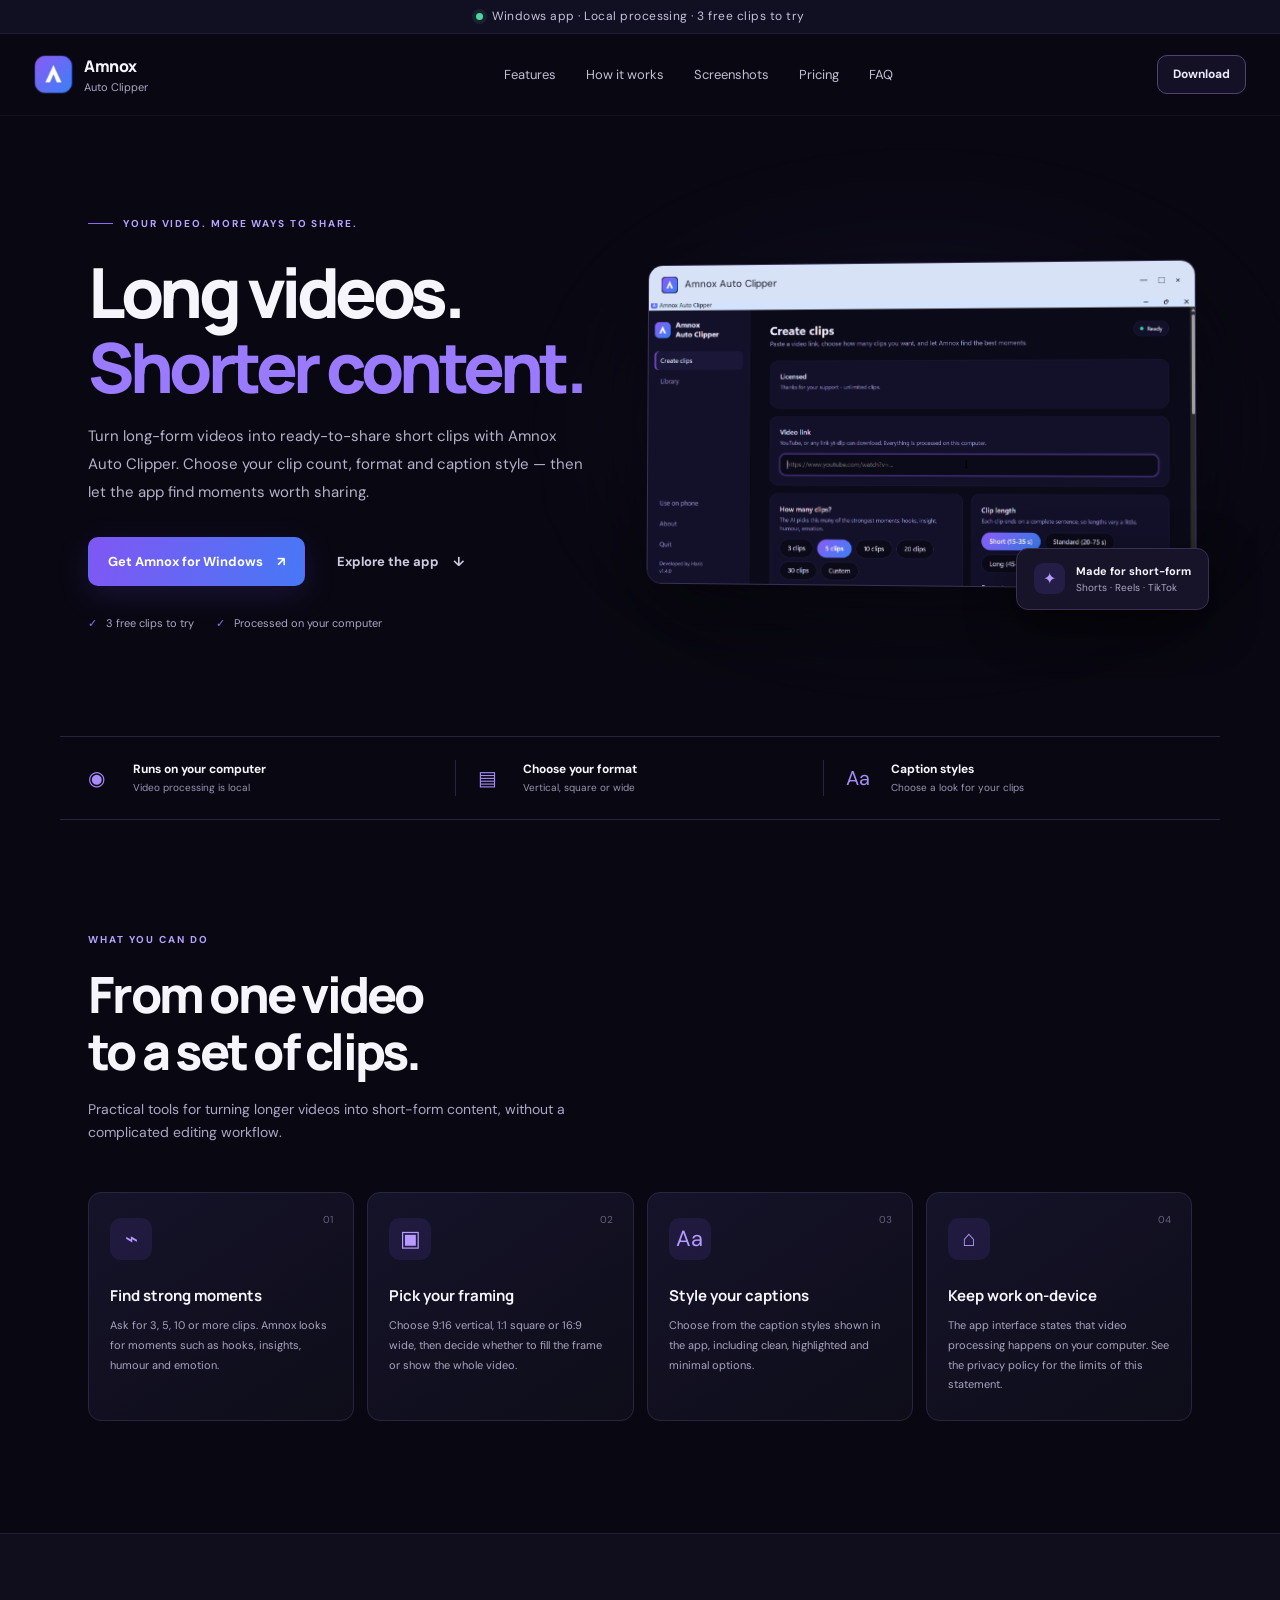
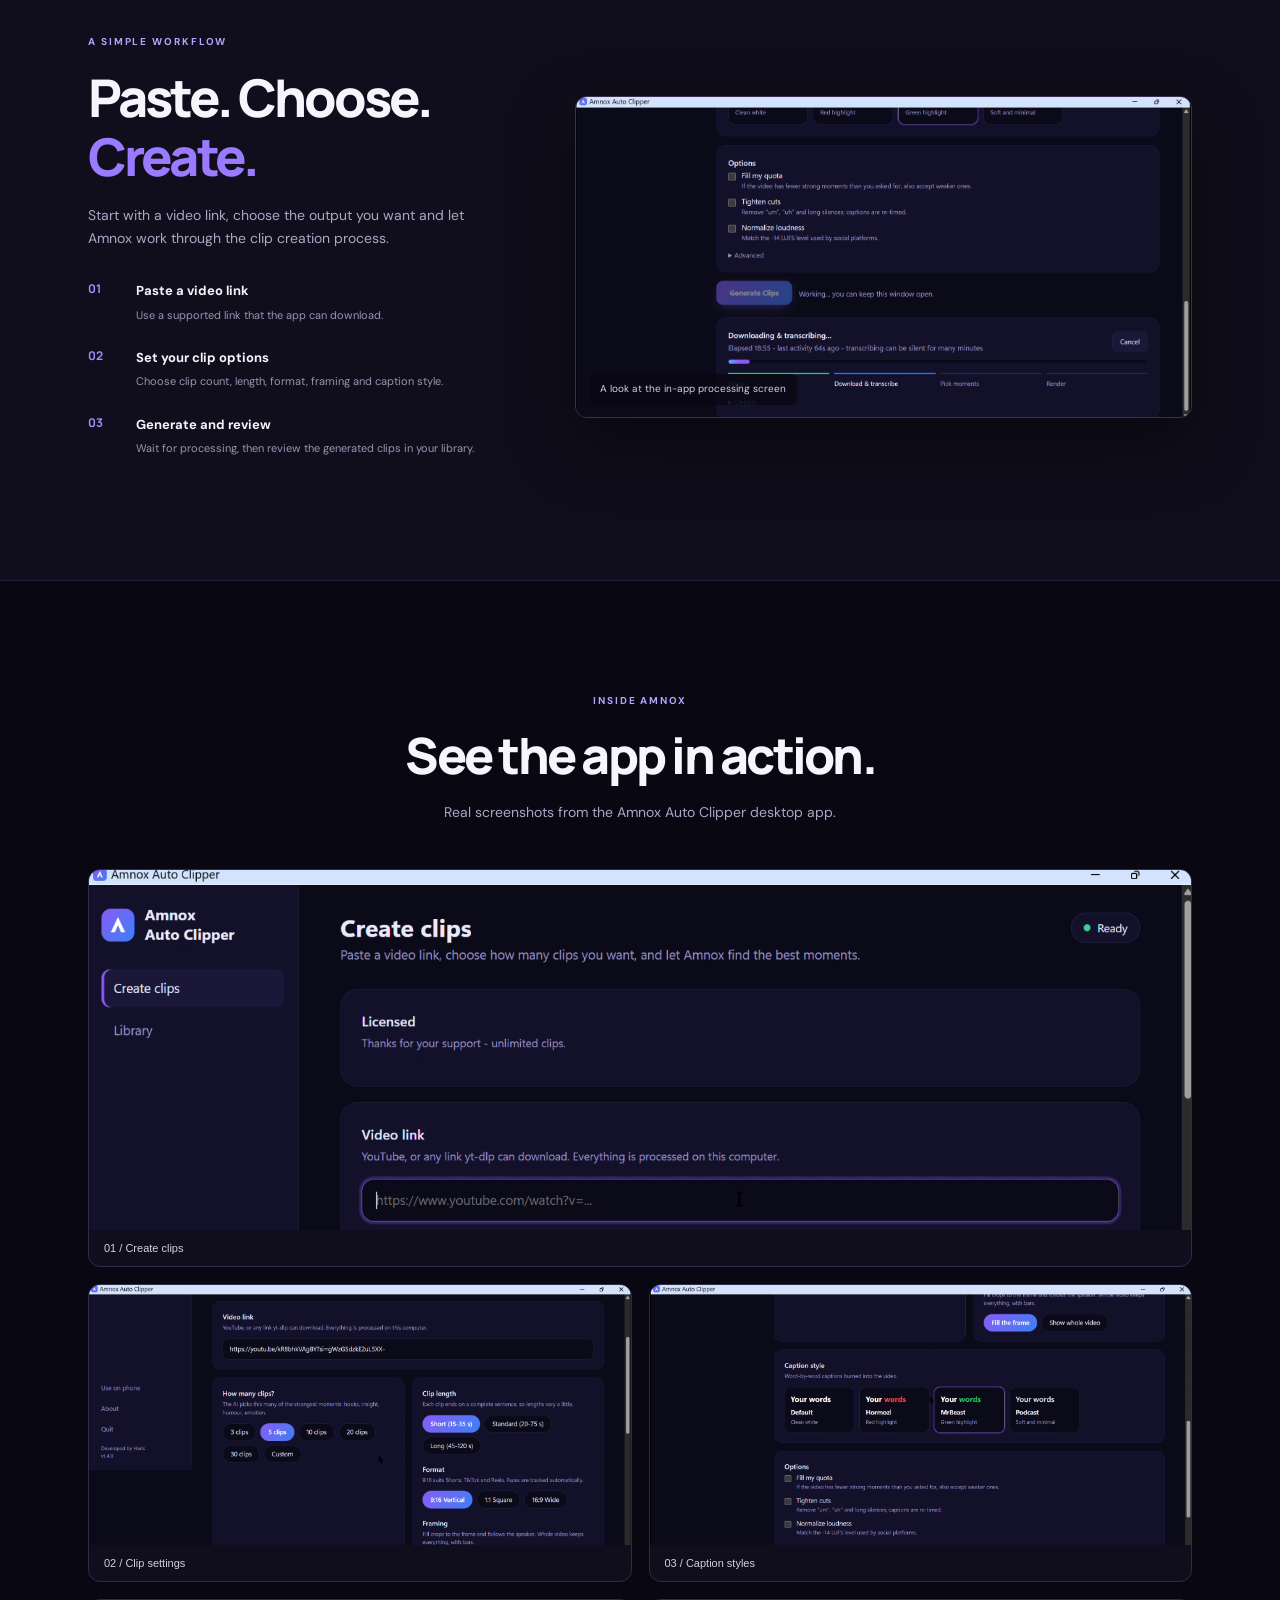
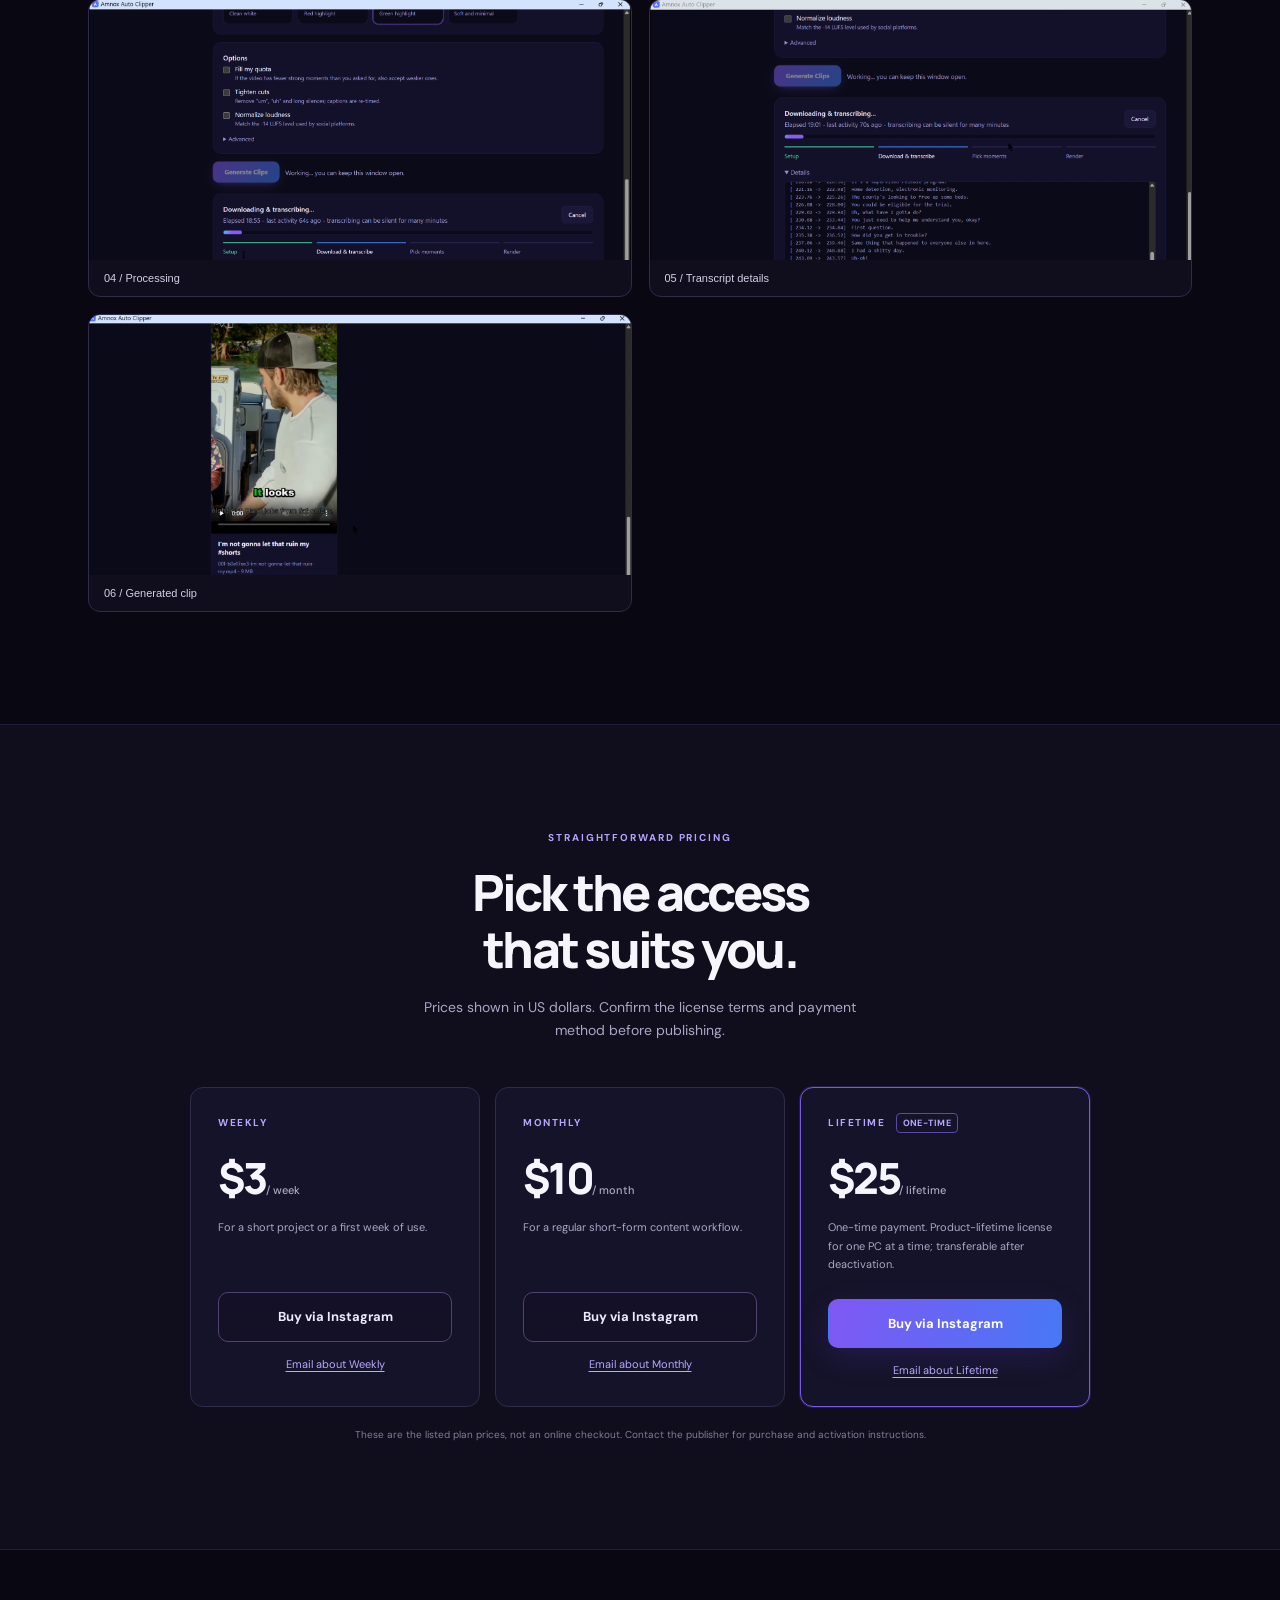
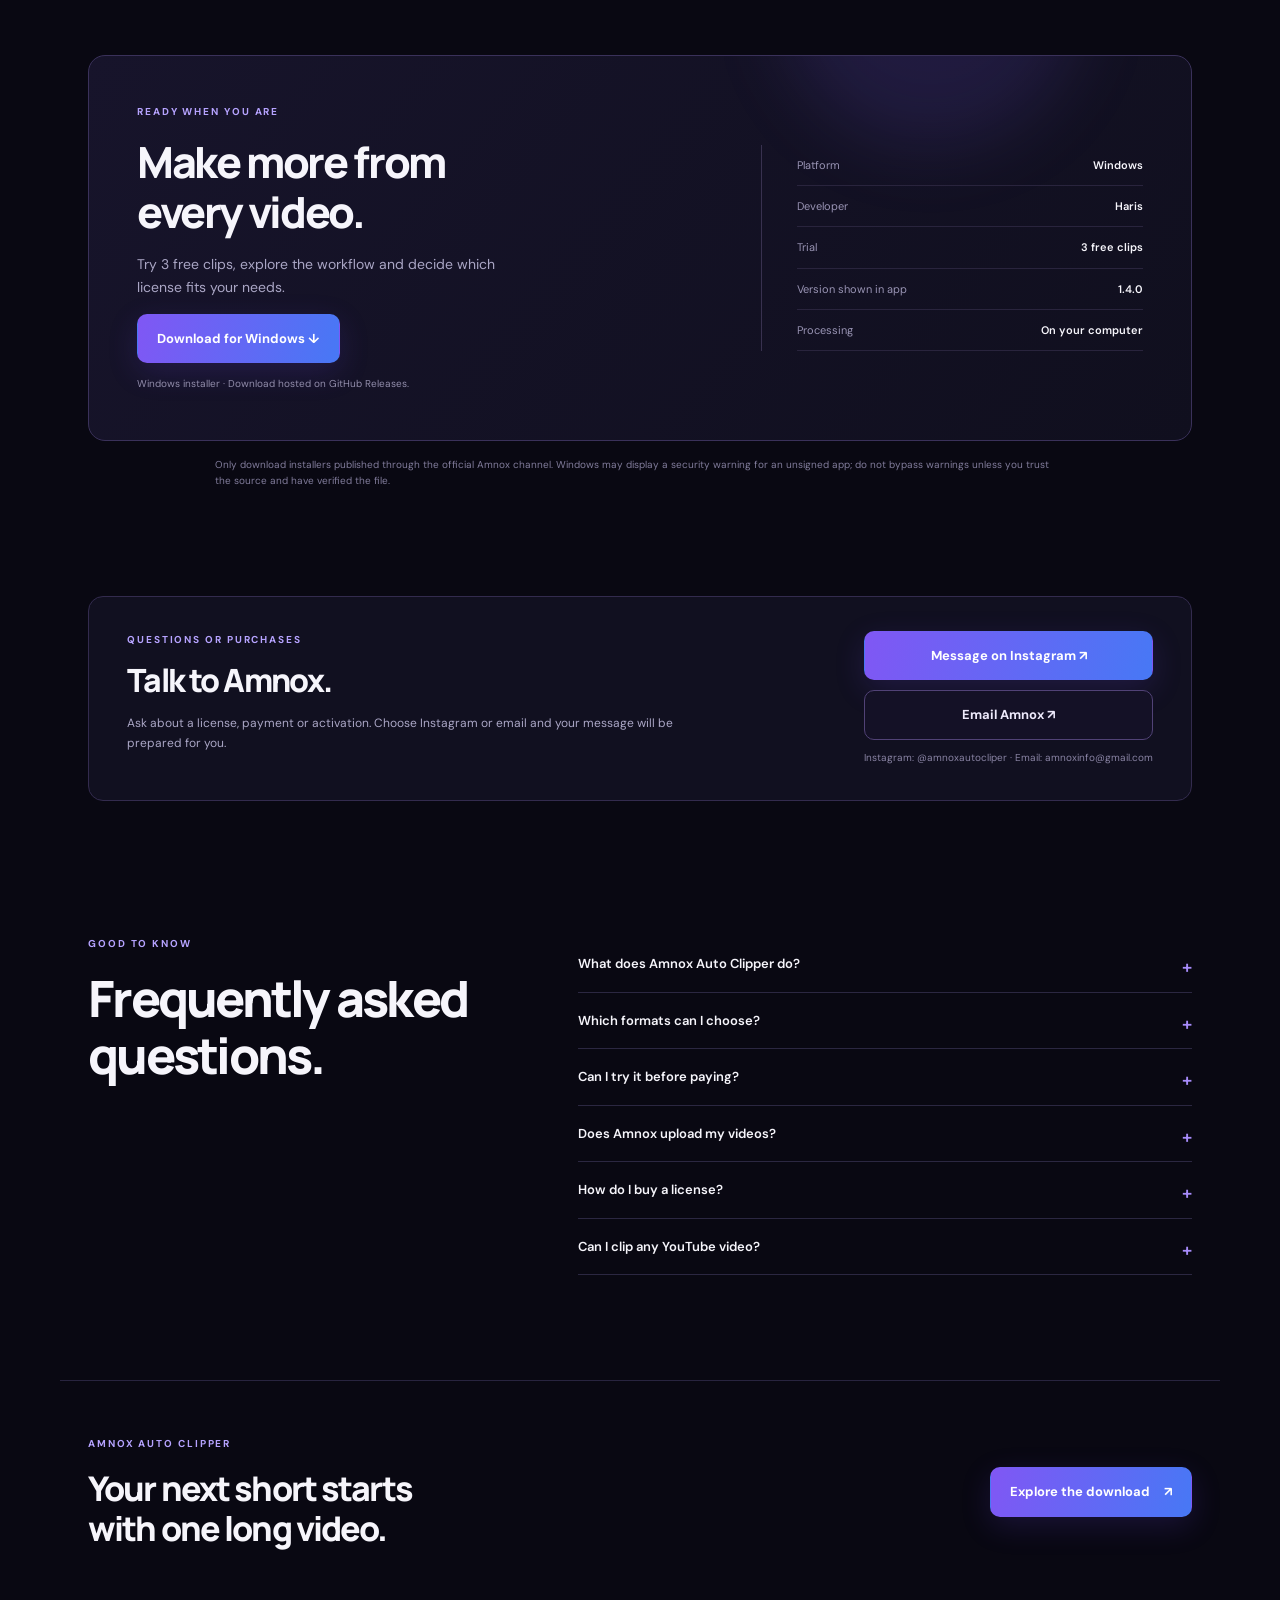
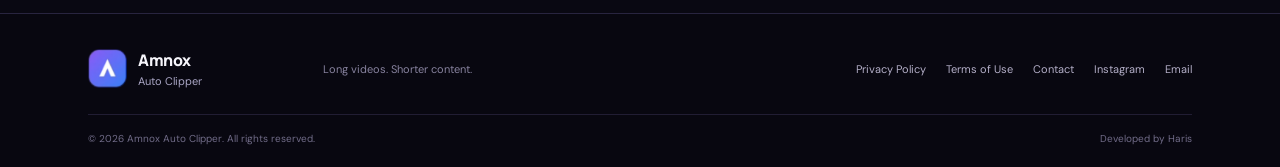
==== commit d809c44b: "Add files via upload" ====
--- a/index.html
+++ b/index.html
@@ -91,7 +91,7 @@
         <div class="pricing-grid">
           <article class="price-card"><div class="plan-label">WEEKLY</div><div class="price">$3<span>/ week</span></div><p>For a short project or a first week of use.</p><a class="button button-outline full purchase-contact" data-plan="Weekly" data-channel="instagram" href="https://ig.me/m/amnoxautocliper" target="_blank" rel="noopener">Buy via Instagram</a><a class="text-contact purchase-contact" data-plan="Weekly" data-channel="email" href="mailto:amnoxinfo@gmail.com">Email about Weekly</a></article>
           <article class="price-card"><div class="plan-label">MONTHLY</div><div class="price">$10<span>/ month</span></div><p>For a regular short-form content workflow.</p><a class="button button-outline full purchase-contact" data-plan="Monthly" data-channel="instagram" href="https://ig.me/m/amnoxautocliper" target="_blank" rel="noopener">Buy via Instagram</a><a class="text-contact purchase-contact" data-plan="Monthly" data-channel="email" href="mailto:amnoxinfo@gmail.com">Email about Monthly</a></article>
-          <article class="price-card featured"><div class="plan-label">LIFETIME <span class="plan-tag">ONE-TIME</span></div><div class="price">$25<span>/ lifetime</span></div><p>One payment for lifetime access, subject to the published license terms.</p><a class="button button-primary full purchase-contact" data-plan="Lifetime" data-channel="instagram" href="https://ig.me/m/amnoxautocliper" target="_blank" rel="noopener">Buy via Instagram</a><a class="text-contact purchase-contact" data-plan="Lifetime" data-channel="email" href="mailto:amnoxinfo@gmail.com">Email about Lifetime</a></article>
+          <article class="price-card featured"><div class="plan-label">LIFETIME <span class="plan-tag">ONE-TIME</span></div><div class="price">$25<span>/ lifetime</span></div><p>One-time payment. Product-lifetime license for one PC at a time; transferable after deactivation.</p><a class="button button-primary full purchase-contact" data-plan="Lifetime" data-channel="instagram" href="https://ig.me/m/amnoxautocliper" target="_blank" rel="noopener">Buy via Instagram</a><a class="text-contact purchase-contact" data-plan="Lifetime" data-channel="email" href="mailto:amnoxinfo@gmail.com">Email about Lifetime</a></article>
         </div>
         <p class="pricing-footnote">These are the listed plan prices, not an online checkout. Contact the publisher for purchase and activation instructions.</p>
       </div>
@@ -100,12 +100,8 @@
     <section class="download-section section-wrap" id="download">
       <div class="download-card">
         <div class="download-copy"><div class="eyebrow">READY WHEN YOU ARE</div><h2>Make more from<br>every video.</h2><p>Try 3 free clips, explore the workflow and decide which license fits your needs.</p>
-         <a class="button button-primary download-link"
-   id="download-button"
-   href="https://github.com/Harisnotfound/amnox-auto-clipper/releases/latest/download/AmnoxAutoClipper-Setup-1.0.0.exe">
-   Download for Windows
-</a>
-         <small class="download-hint">Version 1.0.0 · Windows installer · 205 MB</small>
+          <a class="button button-primary download-link" id="download-button" href="#" aria-disabled="true">Download for Windows</a>
+          <small class="download-hint" id="download-hint">The publisher must add the GitHub Releases download URL before this button can download the installer.</small>
         </div>
         <div class="download-meta"><div class="meta-row"><span>Platform</span><b>Windows</b></div><div class="meta-row"><span>Developer</span><b>Haris</b></div><div class="meta-row"><span>Trial</span><b>3 free clips</b></div><div class="meta-row"><span>Version shown in app</span><b>1.4.0</b></div><div class="meta-row"><span>Processing</span><b>On your computer</b></div></div>
       </div>
@@ -146,4 +142,4 @@
   <div class="lightbox" aria-hidden="true"><button class="lightbox-close" aria-label="Close image">×</button><img src="" alt="Expanded app screenshot"></div>
   <script src="script.js"></script>
 </body>
-</html>
+</html>
